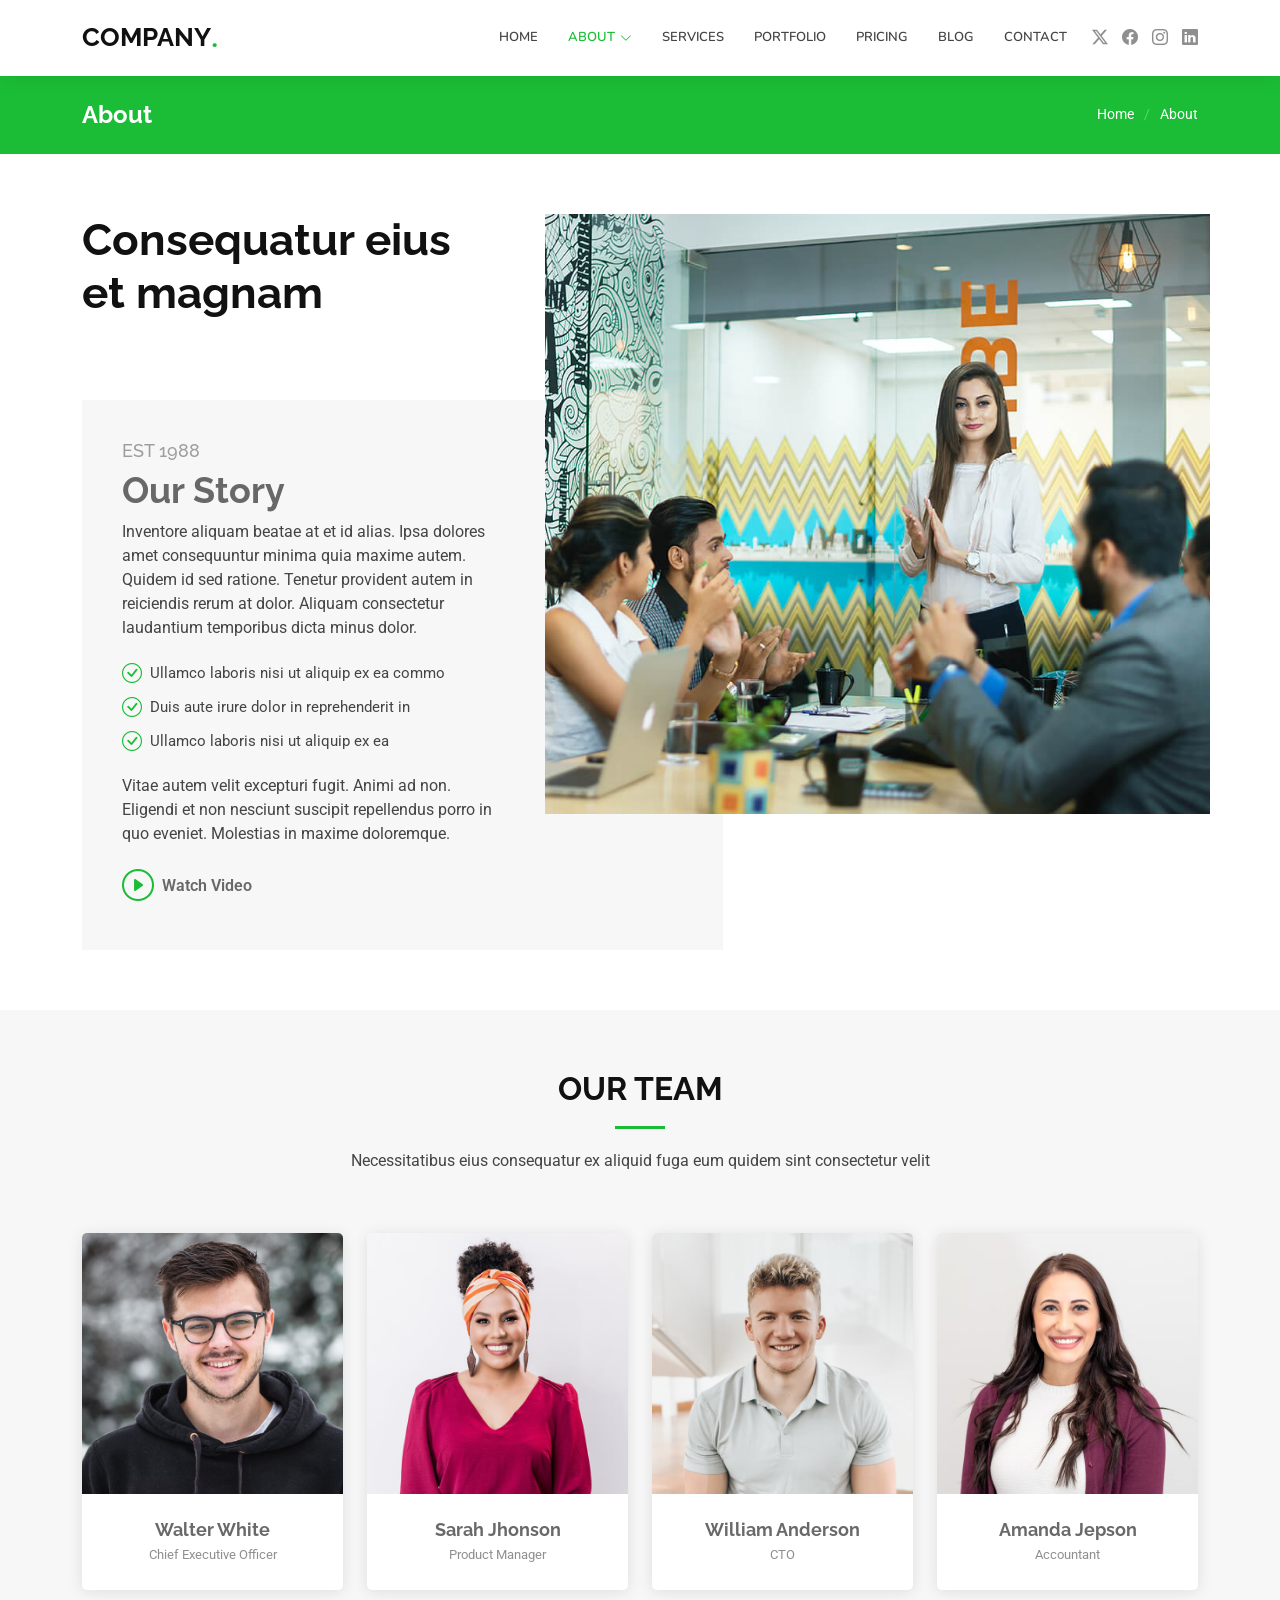
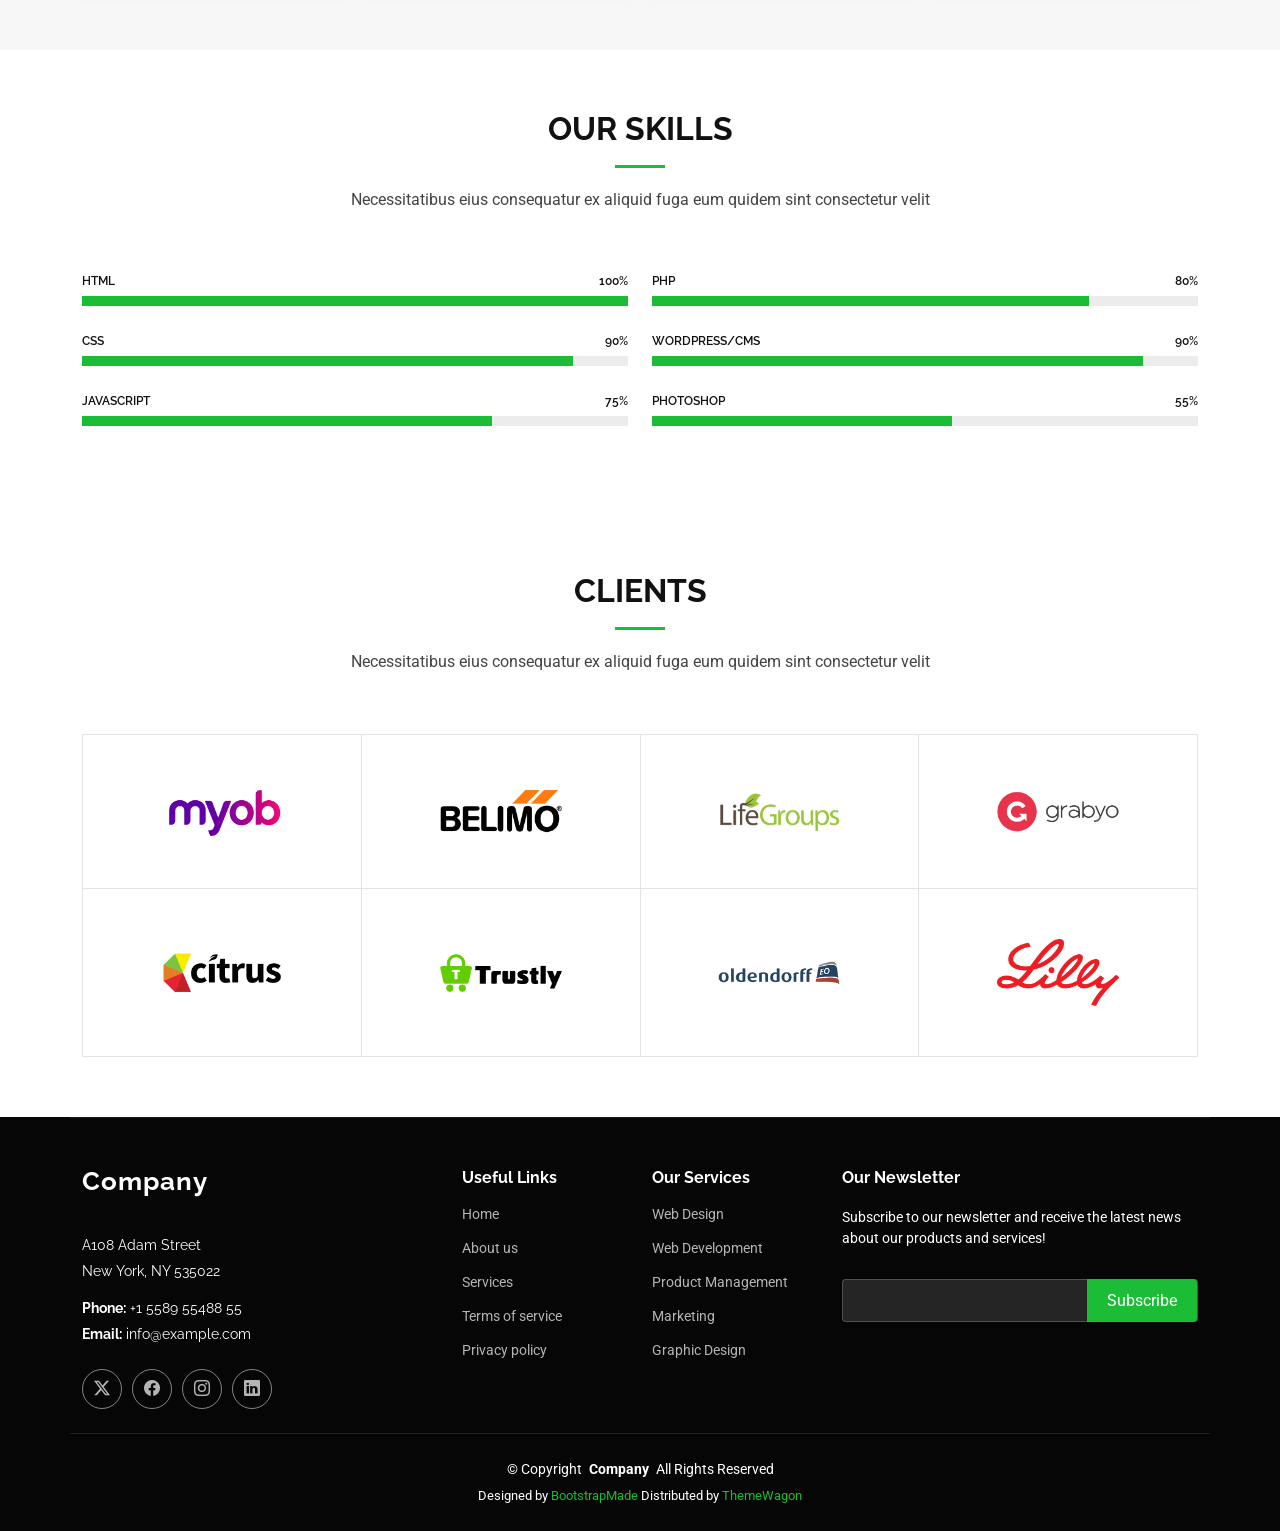
==== about.html @ e2ed3b4c "novo teste" ====
<!DOCTYPE html>
<html lang="en">

<head>
  <meta charset="utf-8">
  <meta content="width=device-width, initial-scale=1.0" name="viewport">
  <title>About - Company Bootstrap Template</title>
  <meta name="description" content="">
  <meta name="keywords" content="">

  <!-- Favicons -->
  <link href="assets/img/favicon.png" rel="icon">
  <link href="assets/img/apple-touch-icon.png" rel="apple-touch-icon">

  <!-- Fonts -->
  <link href="https://fonts.googleapis.com" rel="preconnect">
  <link href="https://fonts.gstatic.com" rel="preconnect" crossorigin>
  <link href="https://fonts.googleapis.com/css2?family=Roboto:ital,wght@0,100;0,300;0,400;0,500;0,700;0,900;1,100;1,300;1,400;1,500;1,700;1,900&family=Raleway:ital,wght@0,100;0,200;0,300;0,400;0,500;0,600;0,700;0,800;0,900;1,100;1,200;1,300;1,400;1,500;1,600;1,700;1,800;1,900&family=Nunito:ital,wght@0,200;0,300;0,400;0,500;0,600;0,700;0,800;0,900;1,200;1,300;1,400;1,500;1,600;1,700;1,800;1,900&display=swap" rel="stylesheet">

  <!-- Vendor CSS Files -->
  <link href="assets/vendor/bootstrap/css/bootstrap.min.css" rel="stylesheet">
  <link href="assets/vendor/bootstrap-icons/bootstrap-icons.css" rel="stylesheet">
  <link href="assets/vendor/aos/aos.css" rel="stylesheet">
  <link href="assets/vendor/glightbox/css/glightbox.min.css" rel="stylesheet">
  <link href="assets/vendor/swiper/swiper-bundle.min.css" rel="stylesheet">

  <!-- Main CSS File -->
  <link href="assets/css/main.css" rel="stylesheet">

  <!-- =======================================================
  * Template Name: Company
  * Template URL: https://bootstrapmade.com/company-free-html-bootstrap-template/
  * Updated: Aug 07 2024 with Bootstrap v5.3.3
  * Author: BootstrapMade.com
  * License: https://bootstrapmade.com/license/
  ======================================================== -->
</head>

<body class="about-page">

  <header id="header" class="header d-flex align-items-center sticky-top">
    <div class="container position-relative d-flex align-items-center">

      <a href="index.html" class="logo d-flex align-items-center me-auto">
        <!-- Uncomment the line below if you also wish to use an image logo -->
        <!-- <img src="assets/img/logo.png" alt=""> -->
        <h1 class="sitename">Company</h1><span>.</span>
      </a>

      <nav id="navmenu" class="navmenu">
        <ul>
          <li><a href="#hero">Home</a></li>
          <li class="dropdown"><a href="about.html" class="active"><span>About</span> <i class="bi bi-chevron-down toggle-dropdown"></i></a>
            <ul>
              <li><a href="team.html">Team</a></li>
              <li><a href="testimonials.html">Testimonials</a></li>
              <li class="dropdown"><a href="#"><span>Deep Dropdown</span> <i class="bi bi-chevron-down toggle-dropdown"></i></a>
                <ul>
                  <li><a href="#">Deep Dropdown 1</a></li>
                  <li><a href="#">Deep Dropdown 2</a></li>
                  <li><a href="#">Deep Dropdown 3</a></li>
                  <li><a href="#">Deep Dropdown 4</a></li>
                  <li><a href="#">Deep Dropdown 5</a></li>
                </ul>
              </li>
            </ul>
          </li>
          <li><a href="services.html">Services</a></li>
          <li><a href="portfolio.html">Portfolio</a></li>
          <li><a href="pricing.html">Pricing</a></li>
          <li><a href="blog.html">Blog</a></li>
          <li><a href="contact.html">Contact</a></li>
        </ul>
        <i class="mobile-nav-toggle d-xl-none bi bi-list"></i>
      </nav>

      <div class="header-social-links">
        <a href="#" class="twitter"><i class="bi bi-twitter-x"></i></a>
        <a href="#" class="facebook"><i class="bi bi-facebook"></i></a>
        <a href="#" class="instagram"><i class="bi bi-instagram"></i></a>
        <a href="#" class="linkedin"><i class="bi bi-linkedin"></i></a>
      </div>

    </div>
  </header>

  <main class="main">

    <!-- Page Title -->
    <div class="page-title accent-background">
      <div class="container d-lg-flex justify-content-between align-items-center">
        <h1 class="mb-2 mb-lg-0">About</h1>
        <nav class="breadcrumbs">
          <ol>
            <li><a href="index.html">Home</a></li>
            <li class="current">About</li>
          </ol>
        </nav>
      </div>
    </div><!-- End Page Title -->

    <!-- About Section -->
    <section id="about" class="about section">

      <div class="container">

        <div class="row position-relative">

          <div class="col-lg-7 about-img" data-aos="zoom-out" data-aos-delay="200"><img src="assets/img/about.jpg"></div>

          <div class="col-lg-7" data-aos="fade-up" data-aos-delay="100">
            <h2 class="inner-title">Consequatur eius et magnam</h2>
            <div class="our-story">
              <h4>Est 1988</h4>
              <h3>Our Story</h3>
              <p>Inventore aliquam beatae at et id alias. Ipsa dolores amet consequuntur minima quia maxime autem. Quidem id sed ratione. Tenetur provident autem in reiciendis rerum at dolor. Aliquam consectetur laudantium temporibus dicta minus dolor.</p>
              <ul>
                <li><i class="bi bi-check-circle"></i> <span>Ullamco laboris nisi ut aliquip ex ea commo</span></li>
                <li><i class="bi bi-check-circle"></i> <span>Duis aute irure dolor in reprehenderit in</span></li>
                <li><i class="bi bi-check-circle"></i> <span>Ullamco laboris nisi ut aliquip ex ea</span></li>
              </ul>
              <p>Vitae autem velit excepturi fugit. Animi ad non. Eligendi et non nesciunt suscipit repellendus porro in quo eveniet. Molestias in maxime doloremque.</p>

              <div class="watch-video d-flex align-items-center position-relative">
                <i class="bi bi-play-circle"></i>
                <a href="https://www.youtube.com/watch?v=Y7f98aduVJ8" class="glightbox stretched-link">Watch Video</a>
              </div>
            </div>
          </div>

        </div>

      </div>

    </section><!-- /About Section -->

    <!-- Team Section -->
    <section id="team" class="team section light-background">

      <!-- Section Title -->
      <div class="container section-title" data-aos="fade-up">
        <h2>Our Team</h2>
        <p>Necessitatibus eius consequatur ex aliquid fuga eum quidem sint consectetur velit</p>
      </div><!-- End Section Title -->

      <div class="container">

        <div class="row gy-4">

          <div class="col-lg-3 col-md-6 d-flex align-items-stretch" data-aos="fade-up" data-aos-delay="100">
            <div class="team-member">
              <div class="member-img">
                <img src="assets/img/team/team-1.jpg" class="img-fluid" alt="">
                <div class="social">
                  <a href=""><i class="bi bi-twitter-x"></i></a>
                  <a href=""><i class="bi bi-facebook"></i></a>
                  <a href=""><i class="bi bi-instagram"></i></a>
                  <a href=""><i class="bi bi-linkedin"></i></a>
                </div>
              </div>
              <div class="member-info">
                <h4>Walter White</h4>
                <span>Chief Executive Officer</span>
              </div>
            </div>
          </div><!-- End Team Member -->

          <div class="col-lg-3 col-md-6 d-flex align-items-stretch" data-aos="fade-up" data-aos-delay="200">
            <div class="team-member">
              <div class="member-img">
                <img src="assets/img/team/team-2.jpg" class="img-fluid" alt="">
                <div class="social">
                  <a href=""><i class="bi bi-twitter-x"></i></a>
                  <a href=""><i class="bi bi-facebook"></i></a>
                  <a href=""><i class="bi bi-instagram"></i></a>
                  <a href=""><i class="bi bi-linkedin"></i></a>
                </div>
              </div>
              <div class="member-info">
                <h4>Sarah Jhonson</h4>
                <span>Product Manager</span>
              </div>
            </div>
          </div><!-- End Team Member -->

          <div class="col-lg-3 col-md-6 d-flex align-items-stretch" data-aos="fade-up" data-aos-delay="300">
            <div class="team-member">
              <div class="member-img">
                <img src="assets/img/team/team-3.jpg" class="img-fluid" alt="">
                <div class="social">
                  <a href=""><i class="bi bi-twitter-x"></i></a>
                  <a href=""><i class="bi bi-facebook"></i></a>
                  <a href=""><i class="bi bi-instagram"></i></a>
                  <a href=""><i class="bi bi-linkedin"></i></a>
                </div>
              </div>
              <div class="member-info">
                <h4>William Anderson</h4>
                <span>CTO</span>
              </div>
            </div>
          </div><!-- End Team Member -->

          <div class="col-lg-3 col-md-6 d-flex align-items-stretch" data-aos="fade-up" data-aos-delay="400">
            <div class="team-member">
              <div class="member-img">
                <img src="assets/img/team/team-4.jpg" class="img-fluid" alt="">
                <div class="social">
                  <a href=""><i class="bi bi-twitter-x"></i></a>
                  <a href=""><i class="bi bi-facebook"></i></a>
                  <a href=""><i class="bi bi-instagram"></i></a>
                  <a href=""><i class="bi bi-linkedin"></i></a>
                </div>
              </div>
              <div class="member-info">
                <h4>Amanda Jepson</h4>
                <span>Accountant</span>
              </div>
            </div>
          </div><!-- End Team Member -->

        </div>

      </div>

    </section><!-- /Team Section -->

    <!-- Skills Section -->
    <section id="skills" class="skills section">

      <!-- Section Title -->
      <div class="container section-title" data-aos="fade-up">
        <h2>Our Skills</h2>
        <p>Necessitatibus eius consequatur ex aliquid fuga eum quidem sint consectetur velit</p>
      </div><!-- End Section Title -->

      <div class="container" data-aos="fade-up" data-aos-delay="100">

        <div class="row skills-content skills-animation">

          <div class="col-lg-6">

            <div class="progress">
              <span class="skill"><span>HTML</span> <i class="val">100%</i></span>
              <div class="progress-bar-wrap">
                <div class="progress-bar" role="progressbar" aria-valuenow="100" aria-valuemin="0" aria-valuemax="100"></div>
              </div>
            </div><!-- End Skills Item -->

            <div class="progress">
              <span class="skill"><span>CSS</span> <i class="val">90%</i></span>
              <div class="progress-bar-wrap">
                <div class="progress-bar" role="progressbar" aria-valuenow="90" aria-valuemin="0" aria-valuemax="100"></div>
              </div>
            </div><!-- End Skills Item -->

            <div class="progress">
              <span class="skill"><span>JavaScript</span> <i class="val">75%</i></span>
              <div class="progress-bar-wrap">
                <div class="progress-bar" role="progressbar" aria-valuenow="75" aria-valuemin="0" aria-valuemax="100"></div>
              </div>
            </div><!-- End Skills Item -->

          </div>

          <div class="col-lg-6">

            <div class="progress">
              <span class="skill"><span>PHP</span> <i class="val">80%</i></span>
              <div class="progress-bar-wrap">
                <div class="progress-bar" role="progressbar" aria-valuenow="80" aria-valuemin="0" aria-valuemax="100"></div>
              </div>
            </div><!-- End Skills Item -->

            <div class="progress">
              <span class="skill"><span>WordPress/CMS</span> <i class="val">90%</i></span>
              <div class="progress-bar-wrap">
                <div class="progress-bar" role="progressbar" aria-valuenow="90" aria-valuemin="0" aria-valuemax="100"></div>
              </div>
            </div><!-- End Skills Item -->

            <div class="progress">
              <span class="skill"><span>Photoshop</span> <i class="val">55%</i></span>
              <div class="progress-bar-wrap">
                <div class="progress-bar" role="progressbar" aria-valuenow="55" aria-valuemin="0" aria-valuemax="100"></div>
              </div>
            </div><!-- End Skills Item -->

          </div>

        </div>

      </div>

    </section><!-- /Skills Section -->

    <!-- Clients Section -->
    <section id="clients" class="clients section">

      <!-- Section Title -->
      <div class="container section-title" data-aos="fade-up">
        <h2>Clients</h2>
        <p>Necessitatibus eius consequatur ex aliquid fuga eum quidem sint consectetur velit</p>
      </div><!-- End Section Title -->

      <div class="container" data-aos="fade-up" data-aos-delay="100">

        <div class="row g-0 clients-wrap">

          <div class="col-xl-3 col-md-4 client-logo">
            <img src="assets/img/clients/client-1.png" class="img-fluid" alt="">
          </div><!-- End Client Item -->

          <div class="col-xl-3 col-md-4 client-logo">
            <img src="assets/img/clients/client-2.png" class="img-fluid" alt="">
          </div><!-- End Client Item -->

          <div class="col-xl-3 col-md-4 client-logo">
            <img src="assets/img/clients/client-3.png" class="img-fluid" alt="">
          </div><!-- End Client Item -->

          <div class="col-xl-3 col-md-4 client-logo">
            <img src="assets/img/clients/client-4.png" class="img-fluid" alt="">
          </div><!-- End Client Item -->

          <div class="col-xl-3 col-md-4 client-logo">
            <img src="assets/img/clients/client-5.png" class="img-fluid" alt="">
          </div><!-- End Client Item -->

          <div class="col-xl-3 col-md-4 client-logo">
            <img src="assets/img/clients/client-6.png" class="img-fluid" alt="">
          </div><!-- End Client Item -->

          <div class="col-xl-3 col-md-4 client-logo">
            <img src="assets/img/clients/client-7.png" class="img-fluid" alt="">
          </div><!-- End Client Item -->

          <div class="col-xl-3 col-md-4 client-logo">
            <img src="assets/img/clients/client-8.png" class="img-fluid" alt="">
          </div><!-- End Client Item -->

        </div>

      </div>

    </section><!-- /Clients Section -->

  </main>

  <footer id="footer" class="footer dark-background">

    <div class="container footer-top">
      <div class="row gy-4">
        <div class="col-lg-4 col-md-6 footer-about">
          <a href="index.html" class="logo d-flex align-items-center">
            <span class="sitename">Company</span>
          </a>
          <div class="footer-contact pt-3">
            <p>A108 Adam Street</p>
            <p>New York, NY 535022</p>
            <p class="mt-3"><strong>Phone:</strong> <span>+1 5589 55488 55</span></p>
            <p><strong>Email:</strong> <span>info@example.com</span></p>
          </div>
          <div class="social-links d-flex mt-4">
            <a href=""><i class="bi bi-twitter-x"></i></a>
            <a href=""><i class="bi bi-facebook"></i></a>
            <a href=""><i class="bi bi-instagram"></i></a>
            <a href=""><i class="bi bi-linkedin"></i></a>
          </div>
        </div>

        <div class="col-lg-2 col-md-3 footer-links">
          <h4>Useful Links</h4>
          <ul>
            <li><a href="#">Home</a></li>
            <li><a href="#">About us</a></li>
            <li><a href="#">Services</a></li>
            <li><a href="#">Terms of service</a></li>
            <li><a href="#">Privacy policy</a></li>
          </ul>
        </div>

        <div class="col-lg-2 col-md-3 footer-links">
          <h4>Our Services</h4>
          <ul>
            <li><a href="#">Web Design</a></li>
            <li><a href="#">Web Development</a></li>
            <li><a href="#">Product Management</a></li>
            <li><a href="#">Marketing</a></li>
            <li><a href="#">Graphic Design</a></li>
          </ul>
        </div>

        <div class="col-lg-4 col-md-12 footer-newsletter">
          <h4>Our Newsletter</h4>
          <p>Subscribe to our newsletter and receive the latest news about our products and services!</p>
          <form action="forms/newsletter.php" method="post" class="php-email-form">
            <div class="newsletter-form"><input type="email" name="email"><input type="submit" value="Subscribe"></div>
            <div class="loading">Loading</div>
            <div class="error-message"></div>
            <div class="sent-message">Your subscription request has been sent. Thank you!</div>
          </form>
        </div>

      </div>
    </div>

    <div class="container copyright text-center mt-4">
      <p>© <span>Copyright</span> <strong class="px-1 sitename">Company</strong> <span>All Rights Reserved</span></p>
      <div class="credits">
        <!-- All the links in the footer should remain intact. -->
        <!-- You can delete the links only if you've purchased the pro version. -->
        <!-- Licensing information: https://bootstrapmade.com/license/ -->
        <!-- Purchase the pro version with working PHP/AJAX contact form: [buy-url] -->
        Designed by <a href="https://bootstrapmade.com/">BootstrapMade</a> Distributed by <a href=“https://themewagon.com>ThemeWagon
      </div>
    </div>

  </footer>

  <!-- Scroll Top -->
  <a href="#" id="scroll-top" class="scroll-top d-flex align-items-center justify-content-center"><i class="bi bi-arrow-up-short"></i></a>

  <!-- Preloader -->
  <div id="preloader"></div>

  <!-- Vendor JS Files -->
  <script src="assets/vendor/bootstrap/js/bootstrap.bundle.min.js"></script>
  <script src="assets/vendor/php-email-form/validate.js"></script>
  <script src="assets/vendor/aos/aos.js"></script>
  <script src="assets/vendor/glightbox/js/glightbox.min.js"></script>
  <script src="assets/vendor/imagesloaded/imagesloaded.pkgd.min.js"></script>
  <script src="assets/vendor/isotope-layout/isotope.pkgd.min.js"></script>
  <script src="assets/vendor/waypoints/noframework.waypoints.js"></script>
  <script src="assets/vendor/swiper/swiper-bundle.min.js"></script>

  <!-- Main JS File -->
  <script src="assets/js/main.js"></script>

</body>

</html>
---- assets/css/main.css ----
/**
* Template Name: Company
* Template URL: https://bootstrapmade.com/company-free-html-bootstrap-template/
* Updated: Aug 07 2024 with Bootstrap v5.3.3
* Author: BootstrapMade.com
* License: https://bootstrapmade.com/license/
*/

/*--------------------------------------------------------------
# Font & Color Variables
# Help: https://bootstrapmade.com/color-system/
--------------------------------------------------------------*/
/* Fonts */
:root {
  --default-font: "Roboto",  system-ui, -apple-system, "Segoe UI", Roboto, "Helvetica Neue", Arial, "Noto Sans", "Liberation Sans", sans-serif, "Apple Color Emoji", "Segoe UI Emoji", "Segoe UI Symbol", "Noto Color Emoji";
  --heading-font: "Raleway",  sans-serif;
  --nav-font: "Nunito",  sans-serif;
}

/* Global Colors - The following color variables are used throughout the website. Updating them here will change the color scheme of the entire website */
:root { 
  --background-color: #ffffff; /* Background color for the entire website, including individual sections */
  --default-color: #444444; /* Default color used for the majority of the text content across the entire website */
  --heading-color: #111111; /* Color for headings, subheadings and title throughout the website */
  --accent-color: #1bbd36; /* Accent color that represents your brand on the website. It's used for buttons, links, and other elements that need to stand out */
  --surface-color: #ffffff; /* The surface color is used as a background of boxed elements within sections, such as cards, icon boxes, or other elements that require a visual separation from the global background. */
  --contrast-color: #ffffff; /* Contrast color for text, ensuring readability against backgrounds of accent, heading, or default colors. */
}

/* Nav Menu Colors - The following color variables are used specifically for the navigation menu. They are separate from the global colors to allow for more customization options */
:root {
  --nav-color: #444444;  /* The default color of the main navmenu links */
  --nav-hover-color: #1bbd36; /* Applied to main navmenu links when they are hovered over or active */
  --nav-mobile-background-color: #ffffff; /* Used as the background color for mobile navigation menu */
  --nav-dropdown-background-color: #ffffff; /* Used as the background color for dropdown items that appear when hovering over primary navigation items */
  --nav-dropdown-color: #444444; /* Used for navigation links of the dropdown items in the navigation menu. */
  --nav-dropdown-hover-color: #1bbd36; /* Similar to --nav-hover-color, this color is applied to dropdown navigation links when they are hovered over. */
}

/* Color Presets - These classes override global colors when applied to any section or element, providing reuse of the sam color scheme. */

.light-background {
  --background-color: #f7f7f7;
  --surface-color: #ffffff;
}

.dark-background {
  --background-color: #060606;
  --default-color: #ffffff;
  --heading-color: #ffffff;
  --surface-color: #252525;
  --contrast-color: #ffffff;
}

.accent-background {
  --background-color: #1bbd36;
  --default-color: #ffffff;
  --heading-color: #ffffff;
  --accent-color: #ffffff;
  --surface-color: #2ae149;
  --contrast-color: #ffffff;
}

/* Smooth scroll */
:root {
  scroll-behavior: smooth;
}

/*--------------------------------------------------------------
# General Styling & Shared Classes
--------------------------------------------------------------*/
body {
  color: var(--default-color);
  background-color: var(--background-color);
  font-family: var(--default-font);
}

a {
  color: var(--accent-color);
  text-decoration: none;
  transition: 0.3s;
}

a:hover {
  color: color-mix(in srgb, var(--accent-color), transparent 25%);
  text-decoration: none;
}

h1,
h2,
h3,
h4,
h5,
h6 {
  color: var(--heading-color);
  font-family: var(--heading-font);
}

/* PHP Email Form Messages
------------------------------*/
.php-email-form .error-message {
  display: none;
  background: #df1529;
  color: #ffffff;
  text-align: left;
  padding: 15px;
  margin-bottom: 24px;
  font-weight: 600;
}

.php-email-form .sent-message {
  display: none;
  color: #ffffff;
  background: #059652;
  text-align: center;
  padding: 15px;
  margin-bottom: 24px;
  font-weight: 600;
}

.php-email-form .loading {
  display: none;
  background: var(--surface-color);
  text-align: center;
  padding: 15px;
  margin-bottom: 24px;
}

.php-email-form .loading:before {
  content: "";
  display: inline-block;
  border-radius: 50%;
  width: 24px;
  height: 24px;
  margin: 0 10px -6px 0;
  border: 3px solid var(--accent-color);
  border-top-color: var(--surface-color);
  animation: php-email-form-loading 1s linear infinite;
}

@keyframes php-email-form-loading {
  0% {
    transform: rotate(0deg);
  }

  100% {
    transform: rotate(360deg);
  }
}

/*--------------------------------------------------------------
# Global Header
--------------------------------------------------------------*/
.header {
  color: var(--default-color);
  background-color: var(--background-color);
  padding: 10px 0;
  transition: all 0.5s;
  z-index: 997;
  box-shadow: 0px 0 18px rgba(0, 0, 0, 0.1);
}

.header .logo {
  line-height: 1;
}

.header .logo img {
  max-height: 36px;
  margin-right: 8px;
}

.header .logo h1 {
  font-size: 26px;
  margin: 0;
  font-weight: 700;
  text-transform: uppercase;
  color: var(--heading-color);
}

.header .logo span {
  color: var(--accent-color);
  font-size: 26px;
  font-weight: 700;
}

.header .header-social-links {
  padding: 0 0 0 15px;
}

.header .header-social-links a {
  color: color-mix(in srgb, var(--default-color), transparent 40%);
  padding-left: 10px;
  display: inline-block;
  transition: 0.3s;
  font-size: 16px;
}

.header .header-social-links a:hover {
  color: var(--accent-color);
}

.header .header-social-links a i {
  line-height: 0px;
}

@media (max-width: 1200px) {
  .header .logo {
    order: 1;
  }

  .header .logo h1 {
    font-size: 24px;
  }

  .header .header-social-links {
    order: 2;
    padding: 0 15px 0 0;
  }

  .header .navmenu {
    order: 3;
  }
}

/*--------------------------------------------------------------
# Navigation Menu
--------------------------------------------------------------*/
/* Navmenu - Desktop */
@media (min-width: 1200px) {
  .navmenu {
    padding: 0;
  }

  .navmenu ul {
    margin: 0;
    padding: 0;
    display: flex;
    list-style: none;
    align-items: center;
  }

  .navmenu li {
    position: relative;
  }

  .navmenu a,
  .navmenu a:focus {
    color: var(--nav-color);
    padding: 18px 15px;
    font-size: 13px;
    font-family: var(--nav-font);
    text-transform: uppercase;
    font-weight: 600;
    display: flex;
    align-items: center;
    justify-content: space-between;
    white-space: nowrap;
    transition: 0.3s;
  }

  .navmenu a i,
  .navmenu a:focus i {
    font-size: 12px;
    line-height: 0;
    margin-left: 5px;
    transition: 0.3s;
  }

  .navmenu li:last-child a {
    padding-right: 0;
  }

  .navmenu li:hover>a,
  .navmenu .active,
  .navmenu .active:focus {
    color: var(--nav-hover-color);
  }

  .navmenu .dropdown ul {
    margin: 0;
    padding: 10px 0;
    background: var(--nav-dropdown-background-color);
    display: block;
    position: absolute;
    visibility: hidden;
    left: 14px;
    top: 130%;
    opacity: 0;
    transition: 0.3s;
    border-radius: 4px;
    z-index: 99;
    box-shadow: 0px 0px 30px rgba(0, 0, 0, 0.1);
  }

  .navmenu .dropdown ul li {
    min-width: 200px;
  }

  .navmenu .dropdown ul a {
    padding: 10px 20px;
    font-size: 15px;
    text-transform: none;
    color: var(--nav-dropdown-color);
  }

  .navmenu .dropdown ul a i {
    font-size: 12px;
  }

  .navmenu .dropdown ul a:hover,
  .navmenu .dropdown ul .active:hover,
  .navmenu .dropdown ul li:hover>a {
    color: var(--nav-dropdown-hover-color);
  }

  .navmenu .dropdown:hover>ul {
    opacity: 1;
    top: 100%;
    visibility: visible;
  }

  .navmenu .dropdown .dropdown ul {
    top: 0;
    left: -90%;
    visibility: hidden;
  }

  .navmenu .dropdown .dropdown:hover>ul {
    opacity: 1;
    top: 0;
    left: -100%;
    visibility: visible;
  }
}

/* Navmenu - Mobile */
@media (max-width: 1199px) {
  .mobile-nav-toggle {
    color: var(--nav-color);
    font-size: 28px;
    line-height: 0;
    margin-right: 10px;
    cursor: pointer;
    transition: color 0.3s;
  }

  .navmenu {
    padding: 0;
    z-index: 9997;
  }

  .navmenu ul {
    display: none;
    list-style: none;
    position: absolute;
    inset: 60px 20px 20px 20px;
    padding: 10px 0;
    margin: 0;
    border-radius: 6px;
    background-color: var(--nav-mobile-background-color);
    overflow-y: auto;
    transition: 0.3s;
    z-index: 9998;
    box-shadow: 0px 0px 30px rgba(0, 0, 0, 0.1);
  }

  .navmenu a,
  .navmenu a:focus {
    color: var(--nav-dropdown-color);
    padding: 10px 20px;
    font-family: var(--nav-font);
    font-size: 17px;
    font-weight: 500;
    display: flex;
    align-items: center;
    justify-content: space-between;
    white-space: nowrap;
    transition: 0.3s;
  }

  .navmenu a i,
  .navmenu a:focus i {
    font-size: 12px;
    line-height: 0;
    margin-left: 5px;
    width: 30px;
    height: 30px;
    display: flex;
    align-items: center;
    justify-content: center;
    border-radius: 50%;
    transition: 0.3s;
    background-color: color-mix(in srgb, var(--accent-color), transparent 90%);
  }

  .navmenu a i:hover,
  .navmenu a:focus i:hover {
    background-color: var(--accent-color);
    color: var(--contrast-color);
  }

  .navmenu a:hover,
  .navmenu .active,
  .navmenu .active:focus {
    color: var(--nav-dropdown-hover-color);
  }

  .navmenu .active i,
  .navmenu .active:focus i {
    background-color: var(--accent-color);
    color: var(--contrast-color);
    transform: rotate(180deg);
  }

  .navmenu .dropdown ul {
    position: static;
    display: none;
    z-index: 99;
    padding: 10px 0;
    margin: 10px 20px;
    background-color: var(--nav-dropdown-background-color);
    border: 1px solid color-mix(in srgb, var(--default-color), transparent 90%);
    box-shadow: none;
    transition: all 0.5s ease-in-out;
  }

  .navmenu .dropdown ul ul {
    background-color: rgba(33, 37, 41, 0.1);
  }

  .navmenu .dropdown>.dropdown-active {
    display: block;
    background-color: rgba(33, 37, 41, 0.03);
  }

  .mobile-nav-active {
    overflow: hidden;
  }

  .mobile-nav-active .mobile-nav-toggle {
    color: #fff;
    position: absolute;
    font-size: 32px;
    top: 15px;
    right: 15px;
    margin-right: 0;
    z-index: 9999;
  }

  .mobile-nav-active .navmenu {
    position: fixed;
    overflow: hidden;
    inset: 0;
    background: rgba(33, 37, 41, 0.8);
    transition: 0.3s;
  }

  .mobile-nav-active .navmenu>ul {
    display: block;
  }
}

/*--------------------------------------------------------------
# Global Footer
--------------------------------------------------------------*/
.footer {
  color: var(--default-color);
  background-color: var(--background-color);
  font-size: 14px;
  position: relative;
}

.footer .footer-top {
  padding-top: 50px;
  border-top: 1px solid color-mix(in srgb, var(--default-color), transparent 90%);
}

.footer .footer-about .logo {
  line-height: 1;
  margin-bottom: 25px;
}

.footer .footer-about .logo img {
  max-height: 40px;
  margin-right: 6px;
}

.footer .footer-about .logo span {
  font-size: 26px;
  font-weight: 700;
  letter-spacing: 1px;
  font-family: var(--heading-font);
  color: var(--heading-color);
}

.footer .footer-about p {
  font-size: 14px;
  font-family: var(--heading-font);
}

.footer .social-links a {
  display: flex;
  align-items: center;
  justify-content: center;
  width: 40px;
  height: 40px;
  border-radius: 50%;
  border: 1px solid color-mix(in srgb, var(--default-color), transparent 50%);
  font-size: 16px;
  color: color-mix(in srgb, var(--default-color), transparent 30%);
  margin-right: 10px;
  transition: 0.3s;
}

.footer .social-links a:hover {
  color: var(--accent-color);
  border-color: var(--accent-color);
}

.footer h4 {
  font-size: 16px;
  font-weight: bold;
  position: relative;
  padding-bottom: 12px;
}

.footer .footer-links {
  margin-bottom: 30px;
}

.footer .footer-links ul {
  list-style: none;
  padding: 0;
  margin: 0;
}

.footer .footer-links ul i {
  padding-right: 2px;
  font-size: 12px;
  line-height: 0;
}

.footer .footer-links ul li {
  padding: 10px 0;
  display: flex;
  align-items: center;
}

.footer .footer-links ul li:first-child {
  padding-top: 0;
}

.footer .footer-links ul a {
  color: color-mix(in srgb, var(--default-color), transparent 30%);
  display: inline-block;
  line-height: 1;
}

.footer .footer-links ul a:hover {
  color: var(--accent-color);
}

.footer .footer-contact p {
  margin-bottom: 5px;
}

.footer .footer-newsletter .newsletter-form {
  margin-top: 30px;
  margin-bottom: 15px;
  padding: 6px 8px;
  position: relative;
  border-radius: 4px;
  border: 1px solid color-mix(in srgb, var(--default-color), transparent 80%);
  display: flex;
  background-color: var(--surface-color);
  transition: 0.3s;
}

.footer .footer-newsletter .newsletter-form:focus-within {
  border-color: var(--accent-color);
}

.footer .footer-newsletter .newsletter-form input[type=email] {
  border: 0;
  padding: 4px;
  width: 100%;
  background-color: var(--surface-color);
  color: var(--default-color);
}

.footer .footer-newsletter .newsletter-form input[type=email]:focus-visible {
  outline: none;
}

.footer .footer-newsletter .newsletter-form input[type=submit] {
  border: 0;
  font-size: 16px;
  padding: 0 20px;
  margin: -7px -8px -7px 0;
  background: var(--accent-color);
  color: var(--contrast-color);
  transition: 0.3s;
  border-radius: 0 4px 4px 0;
}

.footer .footer-newsletter .newsletter-form input[type=submit]:hover {
  background: color-mix(in srgb, var(--accent-color), transparent 20%);
}

.footer .copyright {
  padding: 25px 0;
  border-top: 1px solid color-mix(in srgb, var(--default-color), transparent 90%);
}

.footer .copyright p {
  margin-bottom: 0;
}

.footer .credits {
  margin-top: 6px;
  font-size: 13px;
}

/*--------------------------------------------------------------
# Preloader
--------------------------------------------------------------*/
#preloader {
  position: fixed;
  inset: 0;
  z-index: 999999;
  overflow: hidden;
  background: var(--background-color);
  transition: all 0.6s ease-out;
}

#preloader:before {
  content: "";
  position: fixed;
  top: calc(50% - 30px);
  left: calc(50% - 30px);
  border: 6px solid #ffffff;
  border-color: var(--accent-color) transparent var(--accent-color) transparent;
  border-radius: 50%;
  width: 60px;
  height: 60px;
  animation: animate-preloader 1.5s linear infinite;
}

@keyframes animate-preloader {
  0% {
    transform: rotate(0deg);
  }

  100% {
    transform: rotate(360deg);
  }
}

/*--------------------------------------------------------------
# Scroll Top Button
--------------------------------------------------------------*/
.scroll-top {
  position: fixed;
  visibility: hidden;
  opacity: 0;
  right: 15px;
  bottom: 15px;
  z-index: 99999;
  background-color: var(--accent-color);
  width: 40px;
  height: 40px;
  border-radius: 4px;
  transition: all 0.4s;
}

.scroll-top i {
  font-size: 24px;
  color: var(--contrast-color);
  line-height: 0;
}

.scroll-top:hover {
  background-color: color-mix(in srgb, var(--accent-color), transparent 20%);
  color: var(--contrast-color);
}

.scroll-top.active {
  visibility: visible;
  opacity: 1;
}

/*--------------------------------------------------------------
# Disable aos animation delay on mobile devices
--------------------------------------------------------------*/
@media screen and (max-width: 768px) {
  [data-aos-delay] {
    transition-delay: 0 !important;
  }
}

/*--------------------------------------------------------------
# Global Page Titles & Breadcrumbs
--------------------------------------------------------------*/
.page-title {
  color: var(--default-color);
  background-color: var(--background-color);
  padding: 25px 0;
  position: relative;
}

.page-title h1 {
  font-size: 24px;
  font-weight: 700;
}

.page-title .breadcrumbs ol {
  display: flex;
  flex-wrap: wrap;
  list-style: none;
  padding: 0;
  margin: 0;
  font-size: 14px;
  font-weight: 400;
}

.page-title .breadcrumbs ol li+li {
  padding-left: 10px;
}

.page-title .breadcrumbs ol li+li::before {
  content: "/";
  display: inline-block;
  padding-right: 10px;
  color: color-mix(in srgb, var(--default-color), transparent 70%);
}

/*--------------------------------------------------------------
# Global Sections
--------------------------------------------------------------*/
section,
.section {
  color: var(--default-color);
  background-color: var(--background-color);
  padding: 60px 0;
  scroll-margin-top: 100px;
  overflow: clip;
}

@media (max-width: 1199px) {

  section,
  .section {
    scroll-margin-top: 66px;
  }
}

/*--------------------------------------------------------------
# Global Section Titles
--------------------------------------------------------------*/
.section-title {
  text-align: center;
  padding-bottom: 60px;
  position: relative;
}

.section-title h2 {
  font-size: 32px;
  font-weight: 700;
  margin-bottom: 20px;
  text-transform: uppercase;
  padding-bottom: 20px;
  position: relative;
}

.section-title h2:after {
  content: "";
  position: absolute;
  display: block;
  width: 50px;
  height: 3px;
  background: var(--accent-color);
  left: 0;
  right: 0;
  bottom: 0;
  margin: auto;
}

.section-title p {
  margin-bottom: 0;
}

/*--------------------------------------------------------------
# Hero Section
--------------------------------------------------------------*/
.hero {
  padding: 0;
}

.hero .carousel {
  width: 100%;
  min-height: calc(100vh - 75px);
  padding: 0;
  margin: 0;
  position: relative;
}

@media (max-height: 500px),
(max-width: 1200px) {
  .hero .carousel {
    min-height: calc(100vh - 48px);
  }
}

.hero img {
  position: absolute;
  inset: 0;
  display: block;
  width: 100%;
  height: 100%;
  object-fit: cover;
  z-index: 1;
}

.hero .carousel-item {
  position: absolute;
  inset: 0;
  background-size: cover;
  background-position: center;
  background-repeat: no-repeat;
  display: flex;
  justify-content: center;
  align-items: flex-end;
}

.hero .container {
  background: color-mix(in srgb, var(--surface-color), transparent 40%);
  position: relative;
  text-align: center;
  padding-top: 30px;
  padding-bottom: 30px;
  margin-bottom: 50px;
  border-top: 4px solid var(--accent-color);
  z-index: 3;
}

@media (max-width: 1200px) {
  .hero .container {
    margin-left: 50px;
    margin-right: 50px;
  }
}

.hero h2 {
  margin-bottom: 20px;
  font-size: 36px;
  font-weight: 700;
}

@media (max-width: 768px) {
  .hero h2 {
    font-size: 30px;
  }
}

.hero .btn-get-started {
  font-weight: 500;
  font-size: 15px;
  letter-spacing: 1px;
  display: inline-block;
  padding: 8px 32px;
  transition: 0.5s;
  margin: 10px;
  border-radius: 4px;
  color: var(--contrast-color);
  border: 2px solid var(--accent-color);
}

.hero .btn-get-started:hover {
  background: var(--accent-color);
  color: var(--contrast-color);
}

.hero .carousel-control-prev {
  justify-content: start;
}

@media (min-width: 640px) {
  .hero .carousel-control-prev {
    padding-left: 15px;
  }
}

.hero .carousel-control-next {
  justify-content: end;
}

@media (min-width: 640px) {
  .hero .carousel-control-next {
    padding-right: 15px;
  }
}

.hero .carousel-control-next-icon,
.hero .carousel-control-prev-icon {
  background: none;
  font-size: 26px;
  line-height: 0;
  background: color-mix(in srgb, var(--default-color), transparent 90%);
  border-radius: 50px;
  color: var(--contrast-color);
  transition: 0.3s;
  width: 54px;
  height: 54px;
  display: flex;
  align-items: center;
  justify-content: center;
}

.hero .carousel-control-prev,
.hero .carousel-control-next {
  transition: 0.3s;
  opacity: 0.5;
}

.hero .carousel-control-prev:focus,
.hero .carousel-control-next:focus {
  opacity: 0.5;
}

.hero .carousel-control-prev:hover,
.hero .carousel-control-next:hover {
  opacity: 0.9;
}

.hero .carousel-control-prev:hover .carousel-control-next-icon,
.hero .carousel-control-prev:hover .carousel-control-prev-icon,
.hero .carousel-control-next:hover .carousel-control-next-icon,
.hero .carousel-control-next:hover .carousel-control-prev-icon {
  background: var(--accent-color);
  color: var(--default-color);
}

.hero .carousel-indicators li {
  cursor: pointer;
  background: var(--default-color);
  overflow: hidden;
  border: 0;
  width: 12px;
  height: 12px;
  border-radius: 50px;
  opacity: 0.6;
  transition: 0.3s;
}

.hero .carousel-indicators li.active {
  opacity: 1;
  background: var(--accent-color);
}

/*--------------------------------------------------------------
# About Section
--------------------------------------------------------------*/
.about .inner-title {
  font-size: 2.75rem;
  font-weight: 700;
  margin: 30px 0;
}

@media (min-width: 991px) {
  .about .inner-title {
    max-width: 65%;
    margin: 0 0 80px 0;
  }
}

.about .our-story {
  padding: 40px;
  background-color: color-mix(in srgb, var(--default-color), transparent 96%);
}

@media (min-width: 991px) {
  .about .our-story {
    padding-right: 35%;
  }
}

.about .our-story h4 {
  text-transform: uppercase;
  font-size: 1.1rem;
  color: color-mix(in srgb, var(--default-color), transparent 50%);
}

.about .our-story h3 {
  font-size: 2.25rem;
  font-weight: 700;
  color: color-mix(in srgb, var(--default-color), transparent 20%);
}

.about .our-story p:last-child {
  margin-bottom: 0;
}

.about ul {
  list-style: none;
  padding: 0;
  font-size: 15px;
}

.about ul li {
  padding: 5px 0;
  display: flex;
  align-items: center;
}

.about ul i {
  font-size: 1.25rem;
  margin-right: 0.5rem;
  line-height: 1.2;
  color: var(--accent-color);
}

.about .watch-video i {
  font-size: 2rem;
  transition: 0.3s;
  color: var(--accent-color);
}

.about .watch-video a {
  font-weight: 600;
  color: color-mix(in srgb, var(--default-color), transparent 20%);
  margin-left: 8px;
  transition: 0.3s;
}

.about .watch-video:hover a {
  color: var(--accent-color);
}

.about .about-img {
  min-height: 400px;
  position: relative;
}

@media (min-width: 992px) {
  .about .about-img {
    position: absolute;
    top: 0;
    right: 0;
    min-height: 600px;
  }
}

.about .about-img img {
  position: absolute;
  inset: 0;
  display: block;
  width: 100%;
  height: 100%;
  object-fit: cover;
  object-position: center;
  z-index: 1;
}

/*--------------------------------------------------------------
# Services Section
--------------------------------------------------------------*/
.services .service-item {
  background-color: var(--surface-color);
  box-shadow: 0px 5px 90px 0px rgba(0, 0, 0, 0.1);
  height: 100%;
  padding: 60px 30px;
  text-align: center;
  transition: 0.3s;
  border-radius: 5px;
}

.services .service-item .icon {
  margin: 0 auto;
  width: 100px;
  height: 100px;
  display: flex;
  align-items: center;
  justify-content: center;
  transition: ease-in-out 0.3s;
  position: relative;
}

.services .service-item .icon i {
  font-size: 36px;
  transition: 0.5s;
  position: relative;
}

.services .service-item .icon svg {
  position: absolute;
  top: 0;
  left: 0;
}

.services .service-item .icon svg path {
  transition: 0.5s;
  fill: color-mix(in srgb, var(--default-color), transparent 95%);
}

.services .service-item h3 {
  font-weight: 700;
  margin: 10px 0 15px 0;
  font-size: 22px;
}

.services .service-item p {
  line-height: 24px;
  font-size: 14px;
  margin-bottom: 0;
}

.services .service-item:hover {
  box-shadow: 0px 5px 35px 0px rgba(0, 0, 0, 0.1);
}

.services .service-item.item-cyan i {
  color: #0dcaf0;
}

.services .service-item.item-cyan:hover .icon i {
  color: #fff;
}

.services .service-item.item-cyan:hover .icon path {
  fill: #0dcaf0;
}

.services .service-item.item-orange i {
  color: #fd7e14;
}

.services .service-item.item-orange:hover .icon i {
  color: #fff;
}

.services .service-item.item-orange:hover .icon path {
  fill: #fd7e14;
}

.services .service-item.item-teal i {
  color: #20c997;
}

.services .service-item.item-teal:hover .icon i {
  color: #fff;
}

.services .service-item.item-teal:hover .icon path {
  fill: #20c997;
}

.services .service-item.item-red i {
  color: #df1529;
}

.services .service-item.item-red:hover .icon i {
  color: #fff;
}

.services .service-item.item-red:hover .icon path {
  fill: #df1529;
}

.services .service-item.item-indigo i {
  color: #6610f2;
}

.services .service-item.item-indigo:hover .icon i {
  color: #fff;
}

.services .service-item.item-indigo:hover .icon path {
  fill: #6610f2;
}

.services .service-item.item-pink i {
  color: #f3268c;
}

.services .service-item.item-pink:hover .icon i {
  color: #fff;
}

.services .service-item.item-pink:hover .icon path {
  fill: #f3268c;
}

/*--------------------------------------------------------------
# Portfolio Section
--------------------------------------------------------------*/
.portfolio .portfolio-filters {
  padding: 0;
  margin: 0 auto 20px auto;
  list-style: none;
  text-align: center;
}

.portfolio .portfolio-filters li {
  cursor: pointer;
  display: inline-block;
  padding: 8px 20px 10px 20px;
  margin: 0;
  font-size: 15px;
  font-weight: 500;
  line-height: 1;
  margin-bottom: 5px;
  border-radius: 4px;
  transition: all 0.3s ease-in-out;
  font-family: var(--heading-font);
}

.portfolio .portfolio-filters li:hover,
.portfolio .portfolio-filters li.filter-active {
  color: var(--contrast-color);
  background-color: var(--accent-color);
}

.portfolio .portfolio-filters li:first-child {
  margin-left: 0;
}

.portfolio .portfolio-filters li:last-child {
  margin-right: 0;
}

@media (max-width: 575px) {
  .portfolio .portfolio-filters li {
    font-size: 14px;
    margin: 0 0 10px 0;
  }
}

.portfolio .portfolio-item {
  position: relative;
  overflow: hidden;
}

.portfolio .portfolio-item .portfolio-info {
  opacity: 0;
  position: absolute;
  left: 12px;
  right: 12px;
  bottom: -100%;
  z-index: 3;
  transition: all ease-in-out 0.5s;
  background: color-mix(in srgb, var(--surface-color), transparent 10%);
  padding: 15px;
}

.portfolio .portfolio-item .portfolio-info h4 {
  font-size: 18px;
  font-weight: 600;
  padding-right: 50px;
}

.portfolio .portfolio-item .portfolio-info p {
  color: color-mix(in srgb, var(--default-color), transparent 30%);
  font-size: 14px;
  margin-bottom: 0;
  padding-right: 50px;
}

.portfolio .portfolio-item .portfolio-info .preview-link,
.portfolio .portfolio-item .portfolio-info .details-link {
  position: absolute;
  right: 50px;
  font-size: 24px;
  top: calc(50% - 14px);
  color: color-mix(in srgb, var(--default-color), transparent 30%);
  transition: 0.3s;
  line-height: 0;
}

.portfolio .portfolio-item .portfolio-info .preview-link:hover,
.portfolio .portfolio-item .portfolio-info .details-link:hover {
  color: var(--accent-color);
}

.portfolio .portfolio-item .portfolio-info .details-link {
  right: 14px;
  font-size: 28px;
}

.portfolio .portfolio-item:hover .portfolio-info {
  opacity: 1;
  bottom: 0;
}

/*--------------------------------------------------------------
# Clients Section
--------------------------------------------------------------*/
.clients .clients-wrap {
  border-top: 1px solid color-mix(in srgb, var(--default-color), transparent 85%);
  border-left: 1px solid color-mix(in srgb, var(--default-color), transparent 85%);
}

.clients .client-logo {
  background-color: var(--surface-color);
  display: flex;
  justify-content: center;
  align-items: center;
  border-right: 1px solid color-mix(in srgb, var(--default-color), transparent 85%);
  border-bottom: 1px solid color-mix(in srgb, var(--default-color), transparent 85%);
  overflow: hidden;
}

.clients .client-logo img {
  padding: 50px;
  max-width: 80%;
  transition: 0.3s;
}

@media (max-width: 640px) {
  .clients .client-logo img {
    padding: 30px;
    max-width: 50%;
  }
}

.clients .client-logo:hover img {
  transform: scale(1.1);
}

/*--------------------------------------------------------------
# Skills Section
--------------------------------------------------------------*/
.skills .progress {
  height: 60px;
  display: block;
  background: none;
  border-radius: 0;
}

.skills .progress .skill {
  color: var(--heading-color);
  padding: 0;
  margin: 0 0 6px 0;
  text-transform: uppercase;
  display: block;
  font-weight: 600;
  font-family: var(--heading-font);
}

.skills .progress .skill .val {
  float: right;
  font-style: normal;
}

.skills .progress-bar-wrap {
  background: color-mix(in srgb, var(--default-color), transparent 90%);
  height: 10px;
}

.skills .progress-bar {
  width: 1px;
  height: 10px;
  transition: 0.9s;
  background-color: var(--accent-color);
}

/*--------------------------------------------------------------
# Team Section
--------------------------------------------------------------*/
.team .team-member {
  background-color: var(--surface-color);
  box-shadow: 0px 2px 15px rgba(0, 0, 0, 0.1);
  overflow: hidden;
  border-radius: 5px;
}

.team .team-member .member-img {
  position: relative;
  overflow: hidden;
}

.team .team-member .social {
  position: absolute;
  left: 0;
  bottom: 0;
  right: 0;
  height: 40px;
  opacity: 0;
  transition: ease-in-out 0.3s;
  background: color-mix(in srgb, var(--background-color), transparent 20%);
  display: flex;
  align-items: center;
  justify-content: center;
}

.team .team-member .social a {
  transition: color 0.3s;
  color: var(--heading-color);
  margin: 0 10px;
  display: inline-flex;
  align-items: center;
  justify-content: center;
}

.team .team-member .social a i {
  line-height: 0;
}

.team .team-member .social a:hover {
  color: var(--accent-color);
}

.team .team-member .social i {
  font-size: 18px;
  margin: 0 2px;
}

.team .team-member .member-info {
  padding: 25px 15px;
  text-align: center;
}

.team .team-member .member-info h4 {
  font-weight: 700;
  margin-bottom: 5px;
  font-size: 18px;
  color: color-mix(in srgb, var(--default-color), transparent 20%);
}

.team .team-member .member-info span {
  display: block;
  font-size: 13px;
  font-weight: 400;
  color: color-mix(in srgb, var(--default-color), transparent 40%);
}

.team .team-member .member-info p {
  font-style: italic;
  font-size: 14px;
  line-height: 26px;
  color: color-mix(in srgb, var(--default-color), transparent 40%);
}

.team .team-member:hover .social {
  opacity: 1;
}

/*--------------------------------------------------------------
# Testimonials Section
--------------------------------------------------------------*/
.testimonials .testimonial-item {
  background-color: var(--surface-color);
  box-shadow: 0px 2px 12px rgba(0, 0, 0, 0.1);
  padding: 30px;
  position: relative;
  height: 100%;
}

.testimonials .testimonial-item .testimonial-img {
  width: 90px;
  border-radius: 50px;
  border: 6px solid var(--background-color);
  float: left;
  margin: 0 10px 0 0;
}

.testimonials .testimonial-item h3 {
  font-size: 18px;
  font-weight: bold;
  margin: 10px 0 5px 0;
}

.testimonials .testimonial-item h4 {
  font-size: 14px;
  color: color-mix(in srgb, var(--default-color), transparent 20%);
  margin: 0;
}

.testimonials .testimonial-item .stars {
  margin: 10px 0;
}

.testimonials .testimonial-item .stars i {
  color: #ffc107;
  margin: 0 1px;
}

.testimonials .testimonial-item .quote-icon-left,
.testimonials .testimonial-item .quote-icon-right {
  color: color-mix(in srgb, var(--accent-color), transparent 50%);
  font-size: 26px;
  line-height: 0;
}

.testimonials .testimonial-item .quote-icon-left {
  display: inline-block;
  left: -5px;
  position: relative;
}

.testimonials .testimonial-item .quote-icon-right {
  display: inline-block;
  right: -5px;
  position: relative;
  top: 10px;
  transform: scale(-1, -1);
}

.testimonials .testimonial-item p {
  font-style: italic;
  margin: 15px 0 0 0;
  padding: 0;
}

/*--------------------------------------------------------------
# Features Section
--------------------------------------------------------------*/
.features .features-item {
  background-color: var(--surface-color);
  display: flex;
  align-items: center;
  padding: 20px;
  transition: 0.3s;
  border: 1px solid color-mix(in srgb, var(--default-color), transparent 90%);
  position: relative;
}

.features .features-item i {
  font-size: 32px;
  padding-right: 10px;
  line-height: 0;
}

.features .features-item h3 {
  font-weight: 700;
  margin: 0;
  padding: 0;
  line-height: 1;
  font-size: 16px;
}

.features .features-item h3 a {
  color: var(--heading-color);
  transition: 0.3s;
}

.features .features-item:hover {
  border-color: var(--accent-color);
}

.features .features-item:hover h3 a {
  color: var(--accent-color);
}

/*--------------------------------------------------------------
# Service Details Section
--------------------------------------------------------------*/
.service-details .services-list {
  background-color: var(--surface-color);
  padding: 10px 30px;
  border: 1px solid color-mix(in srgb, var(--default-color), transparent 90%);
  margin-bottom: 20px;
}

.service-details .services-list a {
  display: block;
  line-height: 1;
  padding: 8px 0 8px 15px;
  border-left: 3px solid color-mix(in srgb, var(--default-color), transparent 70%);
  margin: 20px 0;
  color: color-mix(in srgb, var(--default-color), transparent 20%);
  transition: 0.3s;
}

.service-details .services-list a.active {
  color: var(--heading-color);
  font-weight: 700;
  border-color: var(--accent-color);
}

.service-details .services-list a:hover {
  border-color: var(--accent-color);
}

.service-details .services-img {
  margin-bottom: 20px;
}

.service-details h3 {
  font-size: 26px;
  font-weight: 700;
}

.service-details h4 {
  font-size: 20px;
  font-weight: 700;
}

.service-details p {
  font-size: 15px;
}

.service-details ul {
  list-style: none;
  padding: 0;
  font-size: 15px;
}

.service-details ul li {
  padding: 5px 0;
  display: flex;
  align-items: center;
}

.service-details ul i {
  font-size: 20px;
  margin-right: 8px;
  color: var(--accent-color);
}

/*--------------------------------------------------------------
# Portfolio Details Section
--------------------------------------------------------------*/
.portfolio-details .portfolio-details-slider img {
  width: 100%;
}

.portfolio-details .swiper-wrapper {
  height: auto;
}

.portfolio-details .swiper-button-prev,
.portfolio-details .swiper-button-next {
  width: 48px;
  height: 48px;
}

.portfolio-details .swiper-button-prev:after,
.portfolio-details .swiper-button-next:after {
  color: rgba(255, 255, 255, 0.8);
  background-color: rgba(0, 0, 0, 0.15);
  font-size: 24px;
  border-radius: 50%;
  width: 48px;
  height: 48px;
  display: flex;
  align-items: center;
  justify-content: center;
  transition: 0.3s;
}

.portfolio-details .swiper-button-prev:hover:after,
.portfolio-details .swiper-button-next:hover:after {
  background-color: rgba(0, 0, 0, 0.3);
}

@media (max-width: 575px) {

  .portfolio-details .swiper-button-prev,
  .portfolio-details .swiper-button-next {
    display: none;
  }
}

.portfolio-details .swiper-pagination {
  margin-top: 20px;
  position: relative;
}

.portfolio-details .swiper-pagination .swiper-pagination-bullet {
  width: 10px;
  height: 10px;
  background-color: color-mix(in srgb, var(--default-color), transparent 85%);
  opacity: 1;
}

.portfolio-details .swiper-pagination .swiper-pagination-bullet-active {
  background-color: var(--accent-color);
}

.portfolio-details .portfolio-info h3 {
  font-size: 22px;
  font-weight: 700;
  margin-bottom: 20px;
  padding-bottom: 20px;
  position: relative;
}

.portfolio-details .portfolio-info h3:after {
  content: "";
  position: absolute;
  display: block;
  width: 50px;
  height: 3px;
  background: var(--accent-color);
  left: 0;
  bottom: 0;
}

.portfolio-details .portfolio-info ul {
  list-style: none;
  padding: 0;
  font-size: 15px;
}

.portfolio-details .portfolio-info ul li {
  display: flex;
  flex-direction: column;
  padding-bottom: 15px;
}

.portfolio-details .portfolio-info ul strong {
  text-transform: uppercase;
  font-weight: 400;
  color: color-mix(in srgb, var(--default-color), transparent 50%);
  font-size: 14px;
}

.portfolio-details .portfolio-info .btn-visit {
  padding: 8px 40px;
  background: var(--accent-color);
  color: var(--contrast-color);
  border-radius: 50px;
  transition: 0.3s;
}

.portfolio-details .portfolio-info .btn-visit:hover {
  background: color-mix(in srgb, var(--accent-color), transparent 20%);
}

.portfolio-details .portfolio-description h2 {
  font-size: 26px;
  font-weight: 700;
  margin-bottom: 20px;
}

.portfolio-details .portfolio-description p {
  padding: 0;
}

.portfolio-details .portfolio-description .testimonial-item {
  padding: 30px 30px 0 30px;
  position: relative;
  background: color-mix(in srgb, var(--default-color), transparent 97%);
  margin-bottom: 50px;
}

.portfolio-details .portfolio-description .testimonial-item .testimonial-img {
  width: 90px;
  border-radius: 50px;
  border: 6px solid var(--background-color);
  float: left;
  margin: 0 10px 0 0;
}

.portfolio-details .portfolio-description .testimonial-item h3 {
  font-size: 18px;
  font-weight: bold;
  margin: 15px 0 5px 0;
  padding-top: 20px;
}

.portfolio-details .portfolio-description .testimonial-item h4 {
  font-size: 14px;
  color: #6c757d;
  margin: 0;
}

.portfolio-details .portfolio-description .testimonial-item .quote-icon-left,
.portfolio-details .portfolio-description .testimonial-item .quote-icon-right {
  color: color-mix(in srgb, var(--accent-color), transparent 50%);
  font-size: 26px;
  line-height: 0;
}

.portfolio-details .portfolio-description .testimonial-item .quote-icon-left {
  display: inline-block;
  left: -5px;
  position: relative;
}

.portfolio-details .portfolio-description .testimonial-item .quote-icon-right {
  display: inline-block;
  right: -5px;
  position: relative;
  top: 10px;
  transform: scale(-1, -1);
}

.portfolio-details .portfolio-description .testimonial-item p {
  font-style: italic;
  margin: 0 0 15px 0 0 0;
  padding: 0;
}

/*--------------------------------------------------------------
# Pricing Section
--------------------------------------------------------------*/
.pricing .pricing-item {
  background-color: color-mix(in srgb, var(--accent-color), transparent 96%);
  padding: 40px 40px;
  height: 100%;
  border-radius: 15px;
}

.pricing h3 {
  font-weight: 600;
  margin-bottom: 15px;
  font-size: 20px;
}

.pricing h4 {
  color: var(--accent-color);
  font-size: 48px;
  font-weight: 700;
  font-family: var(--heading-font);
  margin-bottom: 0;
}

.pricing h4 sup {
  font-size: 28px;
}

.pricing h4 span {
  color: color-mix(in srgb, var(--default-color), transparent 50%);
  font-size: 18px;
  font-weight: 500;
}

.pricing .description {
  font-size: 14px;
}

.pricing .cta-btn {
  border: 1px solid var(--default-color);
  color: var(--default-color);
  display: block;
  text-align: center;
  padding: 10px 35px;
  border-radius: 5px;
  font-size: 16px;
  font-weight: 500;
  font-family: var(--heading-font);
  transition: 0.3s;
  margin-top: 20px;
  margin-bottom: 6px;
}

.pricing .cta-btn:hover {
  background: var(--accent-color);
  color: var(--contrast-color);
  border-color: var(--accent-color);
}

.pricing ul {
  padding: 0;
  list-style: none;
  color: color-mix(in srgb, var(--default-color), transparent 30%);
  text-align: left;
  line-height: 20px;
}

.pricing ul li {
  padding: 10px 0;
  display: flex;
  align-items: center;
}

.pricing ul li:last-child {
  padding-bottom: 0;
}

.pricing ul i {
  color: #059652;
  font-size: 24px;
  padding-right: 3px;
}

.pricing ul .na {
  color: color-mix(in srgb, var(--default-color), transparent 60%);
}

.pricing ul .na i {
  color: color-mix(in srgb, var(--default-color), transparent 60%);
}

.pricing ul .na span {
  text-decoration: line-through;
}

.pricing .featured {
  position: relative;
}

.pricing .featured .popular {
  position: absolute;
  top: 15px;
  right: 15px;
  background-color: var(--accent-color);
  color: var(--contrast-color);
  padding: 4px 15px 6px 15px;
  margin: 0;
  border-radius: 5px;
  font-size: 14px;
  font-weight: 500;
}

.pricing .featured .cta-btn {
  background: var(--accent-color);
  color: var(--contrast-color);
  border-color: var(--accent-color);
}

@media (max-width: 992px) {
  .pricing .box {
    max-width: 60%;
    margin: 0 auto 30px auto;
  }
}

@media (max-width: 767px) {
  .pricing .box {
    max-width: 80%;
    margin: 0 auto 30px auto;
  }
}

@media (max-width: 420px) {
  .pricing .box {
    max-width: 100%;
    margin: 0 auto 30px auto;
  }
}

/*--------------------------------------------------------------
# Blog Posts Section
--------------------------------------------------------------*/
.blog-posts article {
  background-color: var(--surface-color);
  box-shadow: 0px 2px 20px rgba(0, 0, 0, 0.1);
  transition: 0.3s;
}

.blog-posts .post-img img {
  transition: 0.5s;
}

.blog-posts .post-date {
  background-color: var(--accent-color);
  color: var(--contrast-color);
  position: absolute;
  right: 0;
  bottom: 0;
  text-transform: uppercase;
  font-size: 13px;
  padding: 6px 12px;
  font-weight: 500;
}

.blog-posts .post-content {
  padding: 30px;
}

.blog-posts .post-title {
  font-size: 20px;
  color: var(--heading-color);
  font-weight: 700;
  transition: 0.3s;
  margin-bottom: 15px;
}

.blog-posts .meta i {
  font-size: 16px;
  color: var(--accent-color);
}

.blog-posts .meta span {
  font-size: 15px;
  color: color-mix(in srgb, var(--default-color), transparent 40%);
}

.blog-posts p {
  margin-top: 20px;
}

.blog-posts hr {
  color: color-mix(in srgb, var(--default-color), transparent 60%);
  margin-bottom: 15px;
}

.blog-posts .readmore {
  display: flex;
  align-items: center;
  font-weight: 600;
  line-height: 1;
  transition: 0.3s;
  color: color-mix(in srgb, var(--heading-color), transparent 20%);
}

.blog-posts .readmore i {
  line-height: 0;
  margin-left: 6px;
  font-size: 16px;
}

.blog-posts article:hover .post-title,
.blog-posts article:hover .readmore {
  color: var(--accent-color);
}

.blog-posts article:hover .post-img img {
  transform: scale(1.1);
}

/*--------------------------------------------------------------
# Blog Pagination Section
--------------------------------------------------------------*/
.blog-pagination {
  padding-top: 0;
  color: color-mix(in srgb, var(--default-color), transparent 40%);
}

.blog-pagination ul {
  display: flex;
  padding: 0;
  margin: 0;
  list-style: none;
}

.blog-pagination li {
  margin: 0 5px;
  transition: 0.3s;
}

.blog-pagination li a {
  color: color-mix(in srgb, var(--default-color), transparent 40%);
  padding: 7px 16px;
  display: flex;
  align-items: center;
  justify-content: center;
}

.blog-pagination li a.active,
.blog-pagination li a:hover {
  background: var(--accent-color);
  color: var(--contrast-color);
}

.blog-pagination li a.active a,
.blog-pagination li a:hover a {
  color: var(--contrast-color);
}

/*--------------------------------------------------------------
# Blog Details Section
--------------------------------------------------------------*/
.blog-details {
  padding-bottom: 30px;
}

.blog-details .article {
  background-color: var(--surface-color);
  padding: 30px;
  box-shadow: 0 4px 16px rgba(0, 0, 0, 0.1);
}

.blog-details .post-img {
  margin: -30px -30px 20px -30px;
  overflow: hidden;
}

.blog-details .title {
  color: var(--heading-color);
  font-size: 28px;
  font-weight: 700;
  padding: 0;
  margin: 30px 0;
}

.blog-details .content {
  margin-top: 20px;
}

.blog-details .content h3 {
  font-size: 22px;
  margin-top: 30px;
  font-weight: bold;
}

.blog-details .content blockquote {
  overflow: hidden;
  background-color: color-mix(in srgb, var(--default-color), transparent 95%);
  padding: 60px;
  position: relative;
  text-align: center;
  margin: 20px 0;
}

.blog-details .content blockquote p {
  color: var(--default-color);
  line-height: 1.6;
  margin-bottom: 0;
  font-style: italic;
  font-weight: 500;
  font-size: 22px;
}

.blog-details .content blockquote:after {
  content: "";
  position: absolute;
  left: 0;
  top: 0;
  bottom: 0;
  width: 3px;
  background-color: var(--accent-color);
  margin-top: 20px;
  margin-bottom: 20px;
}

.blog-details .meta-top {
  margin-top: 20px;
  color: color-mix(in srgb, var(--default-color), transparent 40%);
}

.blog-details .meta-top ul {
  display: flex;
  flex-wrap: wrap;
  list-style: none;
  align-items: center;
  padding: 0;
  margin: 0;
}

.blog-details .meta-top ul li+li {
  padding-left: 20px;
}

.blog-details .meta-top i {
  font-size: 16px;
  margin-right: 8px;
  line-height: 0;
  color: color-mix(in srgb, var(--default-color), transparent 40%);
}

.blog-details .meta-top a {
  color: color-mix(in srgb, var(--default-color), transparent 40%);
  font-size: 14px;
  display: inline-block;
  line-height: 1;
}

.blog-details .meta-bottom {
  padding-top: 10px;
  border-top: 1px solid color-mix(in srgb, var(--default-color), transparent 90%);
}

.blog-details .meta-bottom i {
  color: color-mix(in srgb, var(--default-color), transparent 40%);
  display: inline;
}

.blog-details .meta-bottom a {
  color: color-mix(in srgb, var(--default-color), transparent 40%);
  transition: 0.3s;
}

.blog-details .meta-bottom a:hover {
  color: var(--accent-color);
}

.blog-details .meta-bottom .cats {
  list-style: none;
  display: inline;
  padding: 0 20px 0 0;
  font-size: 14px;
}

.blog-details .meta-bottom .cats li {
  display: inline-block;
}

.blog-details .meta-bottom .tags {
  list-style: none;
  display: inline;
  padding: 0;
  font-size: 14px;
}

.blog-details .meta-bottom .tags li {
  display: inline-block;
}

.blog-details .meta-bottom .tags li+li::before {
  padding-right: 6px;
  color: var(--default-color);
  content: ",";
}

.blog-details .meta-bottom .share {
  font-size: 16px;
}

.blog-details .meta-bottom .share i {
  padding-left: 5px;
}

/*--------------------------------------------------------------
# Blog Comments Section
--------------------------------------------------------------*/
.blog-comments {
  padding: 10px 0;
}

.blog-comments .comments-count {
  font-weight: bold;
}

.blog-comments .comment {
  margin-top: 30px;
  position: relative;
}

.blog-comments .comment .comment-img {
  margin-right: 14px;
}

.blog-comments .comment .comment-img img {
  width: 60px;
}

.blog-comments .comment h5 {
  font-size: 16px;
  margin-bottom: 2px;
}

.blog-comments .comment h5 a {
  font-weight: bold;
  color: var(--default-color);
  transition: 0.3s;
}

.blog-comments .comment h5 a:hover {
  color: var(--accent-color);
}

.blog-comments .comment h5 .reply {
  padding-left: 10px;
  color: color-mix(in srgb, var(--default-color), transparent 20%);
}

.blog-comments .comment h5 .reply i {
  font-size: 20px;
}

.blog-comments .comment time {
  display: block;
  font-size: 14px;
  color: color-mix(in srgb, var(--default-color), transparent 40%);
  margin-bottom: 5px;
}

.blog-comments .comment.comment-reply {
  padding-left: 40px;
}

/*--------------------------------------------------------------
# Comment Form Section
--------------------------------------------------------------*/
.comment-form {
  padding-top: 10px;
}

.comment-form form {
  background-color: var(--surface-color);
  margin-top: 30px;
  padding: 30px;
  box-shadow: 0 4px 16px rgba(0, 0, 0, 0.1);
}

.comment-form form h4 {
  font-weight: bold;
  font-size: 22px;
}

.comment-form form p {
  font-size: 14px;
}

.comment-form form input {
  background-color: var(--surface-color);
  color: var(--default-color);
  border: 1px solid color-mix(in srgb, var(--default-color), transparent 70%);
  font-size: 14px;
  border-radius: 4px;
  padding: 10px 10px;
}

.comment-form form input:focus {
  color: var(--default-color);
  background-color: var(--surface-color);
  box-shadow: none;
  border-color: var(--accent-color);
}

.comment-form form input::placeholder {
  color: color-mix(in srgb, var(--default-color), transparent 50%);
}

.comment-form form textarea {
  background-color: var(--surface-color);
  color: var(--default-color);
  border: 1px solid color-mix(in srgb, var(--default-color), transparent 70%);
  border-radius: 4px;
  padding: 10px 10px;
  font-size: 14px;
  height: 120px;
}

.comment-form form textarea:focus {
  color: var(--default-color);
  box-shadow: none;
  border-color: var(--accent-color);
  background-color: var(--surface-color);
}

.comment-form form textarea::placeholder {
  color: color-mix(in srgb, var(--default-color), transparent 50%);
}

.comment-form form .form-group {
  margin-bottom: 25px;
}

.comment-form form .btn-primary {
  border-radius: 4px;
  padding: 10px 20px;
  border: 0;
  background-color: var(--accent-color);
  color: var(--contrast-color);
}

.comment-form form .btn-primary:hover {
  color: var(--contrast-color);
  background-color: color-mix(in srgb, var(--accent-color), transparent 20%);
}

/*--------------------------------------------------------------
# Contact Section
--------------------------------------------------------------*/
.contact {
  padding-top: 0;
}

.contact .info {
  background-color: var(--surface-color);
  padding: 40px;
  box-shadow: 0px 2px 15px rgba(0, 0, 0, 0.1);
  overflow: hidden;
}

.contact .info h3 {
  font-weight: 600;
  font-size: 24px;
}

.contact .info p {
  color: color-mix(in srgb, var(--default-color), transparent 40%);
  margin-bottom: 30px;
  font-size: 15px;
}

.contact .info-item+.info-item {
  padding-top: 20px;
  margin-top: 20px;
  border-top: 1px solid color-mix(in srgb, var(--default-color), transparent 90%);
}

.contact .info-item i {
  font-size: 24px;
  color: var(--accent-color);
  transition: all 0.3s ease-in-out;
  margin-right: 20px;
}

.contact .info-item h4 {
  padding: 0;
  font-size: 18px;
  line-height: 24px;
  font-weight: 600;
  margin-bottom: 5px;
}

.contact .info-item p {
  padding: 0;
  margin-bottom: 0;
  font-size: 14px;
  color: color-mix(in srgb, var(--default-color), transparent 40%);
}

.contact .php-email-form {
  width: 100%;
}

.contact .php-email-form .form-group {
  padding-bottom: 8px;
}

.contact .php-email-form input[type=text],
.contact .php-email-form input[type=email],
.contact .php-email-form textarea {
  color: var(--default-color);
  background-color: var(--surface-color);
  border-radius: 0px;
  box-shadow: none;
  font-size: 14px;
  border-color: color-mix(in srgb, var(--default-color), transparent 80%);
}

.contact .php-email-form input[type=text]:focus,
.contact .php-email-form input[type=email]:focus,
.contact .php-email-form textarea:focus {
  border-color: var(--accent-color);
}

.contact .php-email-form input[type=text]::placeholder,
.contact .php-email-form input[type=email]::placeholder,
.contact .php-email-form textarea::placeholder {
  color: color-mix(in srgb, var(--default-color), transparent 70%);
}

.contact .php-email-form input[type=text],
.contact .php-email-form input[type=email] {
  height: 48px;
  padding: 10px 15px;
}

.contact .php-email-form textarea {
  padding: 10px 12px;
  height: 290px;
}

.contact .php-email-form button[type=submit] {
  background: var(--accent-color);
  color: var(--contrast-color);
  border: 0;
  padding: 13px 50px;
  transition: 0.4s;
  border-radius: 4px;
}

.contact .php-email-form button[type=submit]:hover {
  background: color-mix(in srgb, var(--accent-color) 90%, black 15%);
}

/*--------------------------------------------------------------
# Starter Section Section
--------------------------------------------------------------*/
.starter-section {
  /* Add your styles here */
}

/*--------------------------------------------------------------
# Widgets
--------------------------------------------------------------*/
.widgets-container {
  background-color: var(--surface-color);
  padding: 30px;
  margin: 60px 0 30px 0;
  box-shadow: 0 4px 16px rgba(0, 0, 0, 0.1);
}

.widget-title {
  color: var(--heading-color);
  font-size: 20px;
  font-weight: 700;
  padding: 0;
  margin: 0 0 20px 0;
}

.widget-item {
  margin-bottom: 40px;
}

.widget-item:last-child {
  margin-bottom: 0;
}

.blog-author-widget img {
  max-width: 160px;
}

.blog-author-widget h4 {
  font-weight: 600;
  font-size: 24px;
  margin: 15px 0 0 0;
  padding: 0;
  color: color-mix(in srgb, var(--default-color), transparent 20%);
}

.blog-author-widget .social-links {
  margin: 5px 0;
}

.blog-author-widget .social-links a {
  color: color-mix(in srgb, var(--default-color), transparent 60%);
  margin: 0 3px;
  font-size: 18px;
}

.blog-author-widget .social-links a:hover {
  color: var(--accent-color);
}

.blog-author-widget p {
  font-style: italic;
  color: color-mix(in srgb, var(--default-color), transparent 30%);
  margin: 10px 0 0 0;
}

.search-widget form {
  background: var(--background-color);
  border: 1px solid color-mix(in srgb, var(--default-color), transparent 75%);
  padding: 3px 10px;
  position: relative;
  border-radius: 50px;
  transition: 0.3s;
}

.search-widget form input[type=text] {
  border: 0;
  padding: 4px 10px;
  border-radius: 4px;
  width: calc(100% - 40px);
  background-color: var(--background-color);
  color: var(--default-color);
}

.search-widget form input[type=text]:focus {
  outline: none;
}

.search-widget form button {
  background: none;
  color: var(--default-color);
  position: absolute;
  top: 0;
  right: 0;
  bottom: 0;
  border: 0;
  font-size: 16px;
  padding: 0 16px;
  transition: 0.3s;
  line-height: 0;
}

.search-widget form button i {
  line-height: 0;
}

.search-widget form button:hover {
  color: var(--accent-color);
}

.search-widget form:is(:focus-within) {
  border-color: var(--accent-color);
}

.recent-posts-widget .post-item {
  display: flex;
  flex-direction: column;
  margin-bottom: 20px;
}

.recent-posts-widget .post-item:last-child {
  margin-bottom: 0;
}

.recent-posts-widget .post-item h4 {
  font-size: 16px;
  font-weight: 600;
  margin-bottom: 5px;
}

.recent-posts-widget .post-item h4 a {
  color: var(--default-color);
  transition: 0.3s;
}

.recent-posts-widget .post-item h4 a:hover {
  color: var(--accent-color);
}

.recent-posts-widget .post-item time {
  display: block;
  font-style: italic;
  font-size: 14px;
  color: color-mix(in srgb, var(--default-color), transparent 50%);
}

.tags-widget ul {
  list-style: none;
  padding: 0;
  margin: 0;
}

.tags-widget ul li {
  display: inline-block;
}

.tags-widget ul a {
  background-color: color-mix(in srgb, var(--default-color), transparent 94%);
  color: color-mix(in srgb, var(--default-color), transparent 30%);
  border-radius: 50px;
  font-size: 14px;
  padding: 5px 15px;
  margin: 0 6px 8px 0;
  display: inline-block;
  transition: 0.3s;
}

.tags-widget ul a:hover {
  background: var(--accent-color);
  color: var(--contrast-color);
}

.tags-widget ul a span {
  padding-left: 5px;
  color: color-mix(in srgb, var(--default-color), transparent 60%);
  font-size: 14px;
}
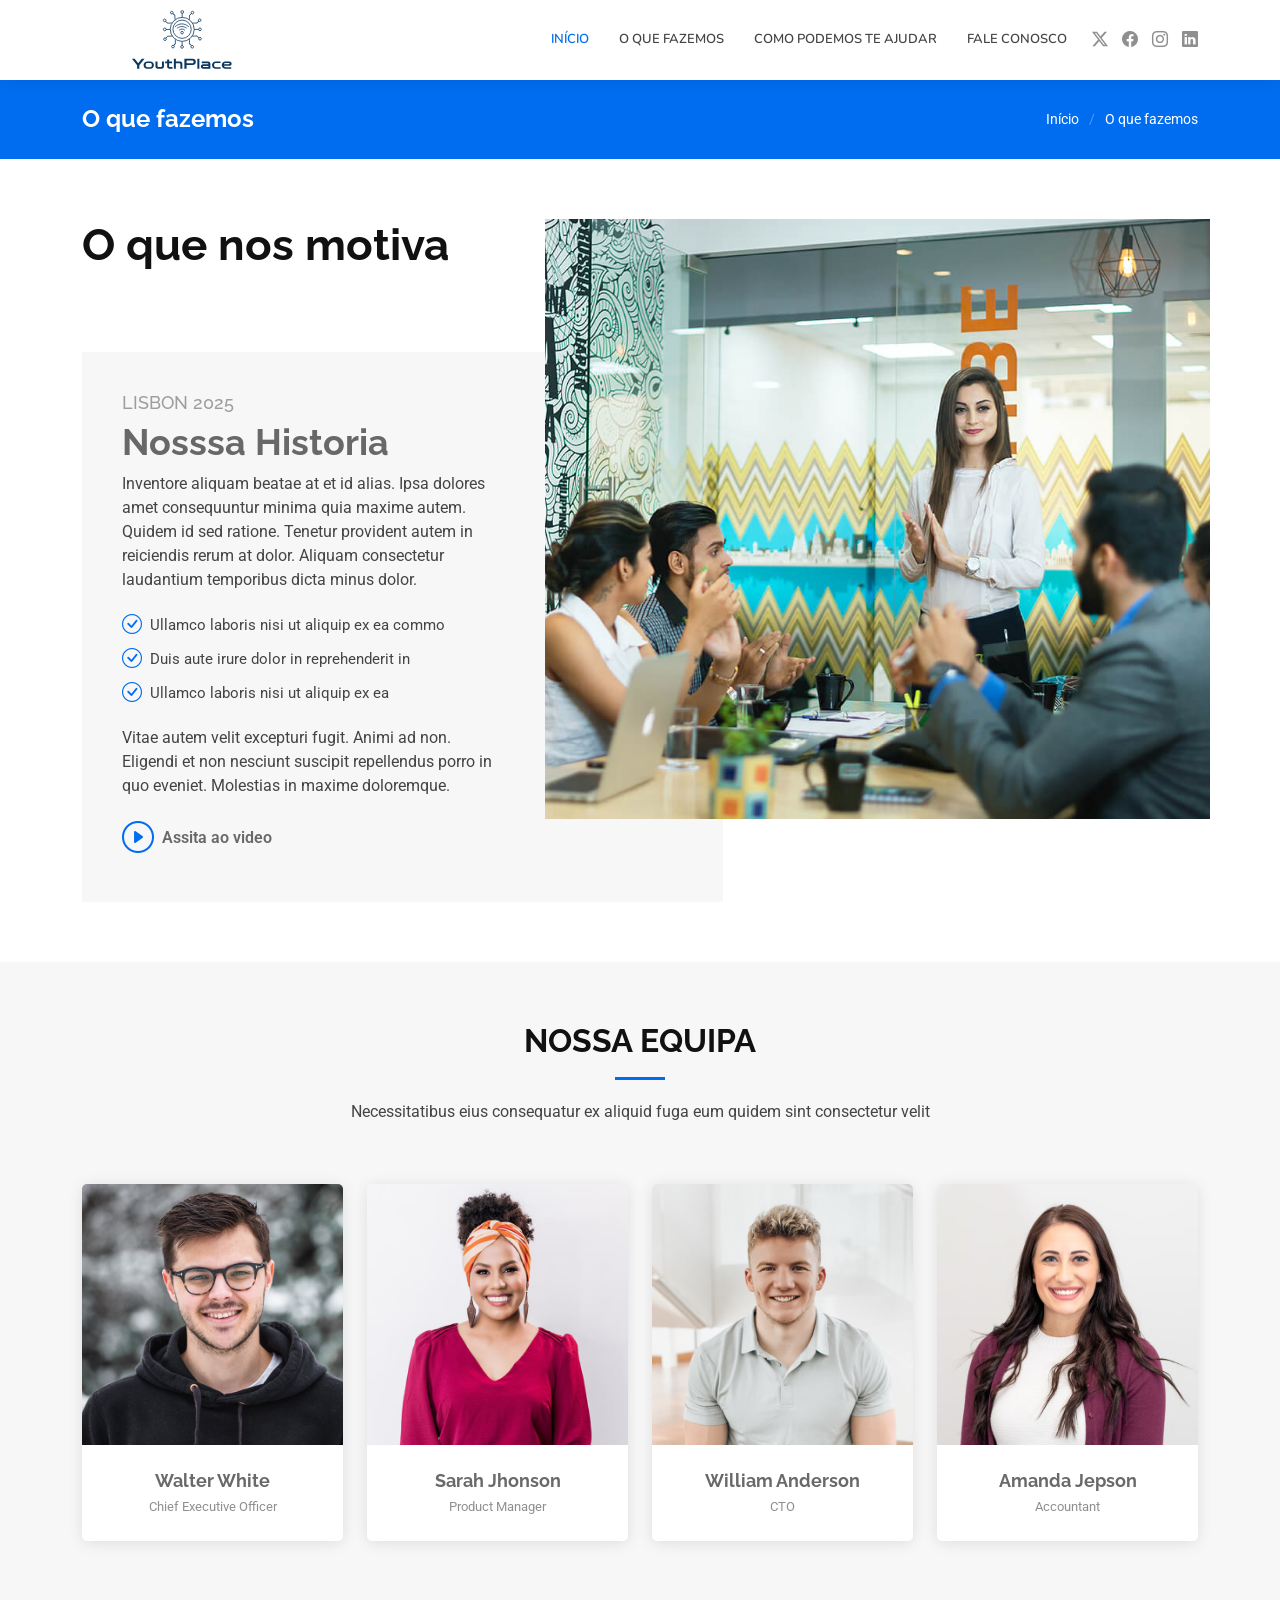
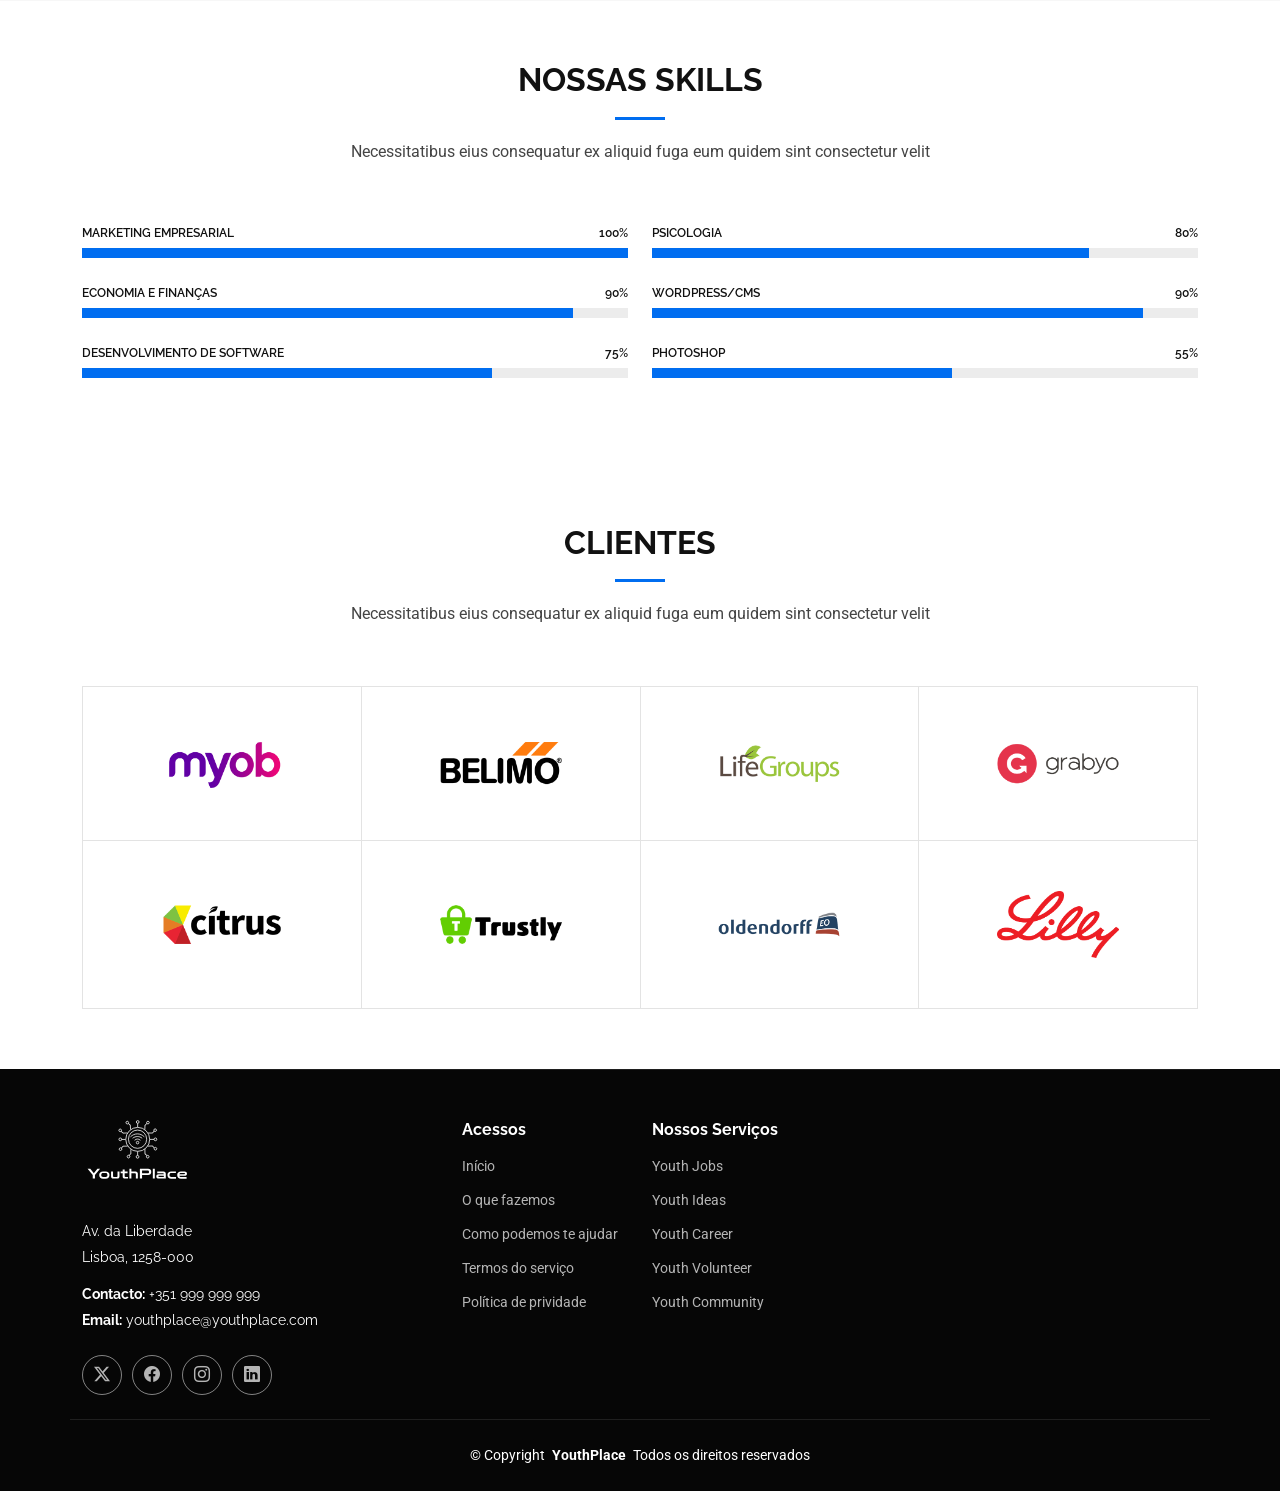
==== commit 54bf9104: "Refatore portal" ====
--- a/about.html
+++ b/about.html
@@ -1,442 +1,455 @@
 <!DOCTYPE html>
 <html lang="en">
-
-<head>
-  <meta charset="utf-8">
-  <meta content="width=device-width, initial-scale=1.0" name="viewport">
-  <title>About - Company Bootstrap Template</title>
-  <meta name="description" content="">
-  <meta name="keywords" content="">
-
-  <!-- Favicons -->
-  <link href="assets/img/favicon.png" rel="icon">
-  <link href="assets/img/apple-touch-icon.png" rel="apple-touch-icon">
-
-  <!-- Fonts -->
-  <link href="https://fonts.googleapis.com" rel="preconnect">
-  <link href="https://fonts.gstatic.com" rel="preconnect" crossorigin>
-  <link href="https://fonts.googleapis.com/css2?family=Roboto:ital,wght@0,100;0,300;0,400;0,500;0,700;0,900;1,100;1,300;1,400;1,500;1,700;1,900&family=Raleway:ital,wght@0,100;0,200;0,300;0,400;0,500;0,600;0,700;0,800;0,900;1,100;1,200;1,300;1,400;1,500;1,600;1,700;1,800;1,900&family=Nunito:ital,wght@0,200;0,300;0,400;0,500;0,600;0,700;0,800;0,900;1,200;1,300;1,400;1,500;1,600;1,700;1,800;1,900&display=swap" rel="stylesheet">
-
-  <!-- Vendor CSS Files -->
-  <link href="assets/vendor/bootstrap/css/bootstrap.min.css" rel="stylesheet">
-  <link href="assets/vendor/bootstrap-icons/bootstrap-icons.css" rel="stylesheet">
-  <link href="assets/vendor/aos/aos.css" rel="stylesheet">
-  <link href="assets/vendor/glightbox/css/glightbox.min.css" rel="stylesheet">
-  <link href="assets/vendor/swiper/swiper-bundle.min.css" rel="stylesheet">
-
-  <!-- Main CSS File -->
-  <link href="assets/css/main.css" rel="stylesheet">
-
-  <!-- =======================================================
-  * Template Name: Company
-  * Template URL: https://bootstrapmade.com/company-free-html-bootstrap-template/
-  * Updated: Aug 07 2024 with Bootstrap v5.3.3
-  * Author: BootstrapMade.com
-  * License: https://bootstrapmade.com/license/
-  ======================================================== -->
-</head>
-
-<body class="about-page">
-
-  <header id="header" class="header d-flex align-items-center sticky-top">
-    <div class="container position-relative d-flex align-items-center">
-
-      <a href="index.html" class="logo d-flex align-items-center me-auto">
-        <!-- Uncomment the line below if you also wish to use an image logo -->
-        <!-- <img src="assets/img/logo.png" alt=""> -->
-        <h1 class="sitename">Company</h1><span>.</span>
-      </a>
-
-      <nav id="navmenu" class="navmenu">
-        <ul>
-          <li><a href="#hero">Home</a></li>
-          <li class="dropdown"><a href="about.html" class="active"><span>About</span> <i class="bi bi-chevron-down toggle-dropdown"></i></a>
+  <head>
+    <meta charset="utf-8" />
+    <meta content="width=device-width, initial-scale=1.0" name="viewport" />
+    <title>About - Company Bootstrap Template</title>
+    <meta name="description" content="" />
+    <meta name="keywords" content="" />
+
+    <!-- Favicons -->
+    <link href="assets/img/favicon.png" rel="icon" />
+    <link href="assets/img/apple-touch-icon.png" rel="apple-touch-icon" />
+
+    <!-- Fonts -->
+    <link href="https://fonts.googleapis.com" rel="preconnect" />
+    <link href="https://fonts.gstatic.com" rel="preconnect" crossorigin />
+    <link
+      href="https://fonts.googleapis.com/css2?family=Roboto:ital,wght@0,100;0,300;0,400;0,500;0,700;0,900;1,100;1,300;1,400;1,500;1,700;1,900&family=Raleway:ital,wght@0,100;0,200;0,300;0,400;0,500;0,600;0,700;0,800;0,900;1,100;1,200;1,300;1,400;1,500;1,600;1,700;1,800;1,900&family=Nunito:ital,wght@0,200;0,300;0,400;0,500;0,600;0,700;0,800;0,900;1,200;1,300;1,400;1,500;1,600;1,700;1,800;1,900&display=swap"
+      rel="stylesheet"
+    />
+
+    <!-- Vendor CSS Files -->
+    <link href="assets/vendor/bootstrap/css/bootstrap.min.css" rel="stylesheet" />
+    <link href="assets/vendor/bootstrap-icons/bootstrap-icons.css" rel="stylesheet" />
+    <link href="assets/vendor/aos/aos.css" rel="stylesheet" />
+    <link href="assets/vendor/glightbox/css/glightbox.min.css" rel="stylesheet" />
+    <link href="assets/vendor/swiper/swiper-bundle.min.css" rel="stylesheet" />
+
+    <!-- Main CSS File -->
+    <link href="assets/css/main.css" rel="stylesheet" />
+  </head>
+
+  <body class="about-page">
+    <header id="header" class="header d-flex align-items-center sticky-top">
+      <div class="container position-relative d-flex align-items-center">
+        <a href="index.html" class="logo d-flex align-items-center me-auto">
+          <img src="./assets/img/youthplace_logo_azul.svg" alt="YouthPlace logo" style="width: 200px; height: 60px" />
+        </a>
+
+        <nav id="navmenu" class="navmenu">
+          <ul>
+            <li><a href="index.html#hero" class="active">Início</a></li>
+            <li><a href="about.html">O que fazemos</a></li>
+            <li class="dropdown">
+              <a href="services.html"><span>Como podemos te ajudar</span> </a>
+            </li>
+            <li><a href="contact.html">Fale conosco</a></li>
+          </ul>
+          <i class="mobile-nav-toggle d-xl-none bi bi-list"></i>
+        </nav>
+
+        <div class="header-social-links">
+          <a href="#" class="twitter"><i class="bi bi-twitter-x"></i></a>
+          <a href="#" class="facebook"><i class="bi bi-facebook"></i></a>
+          <a href="#" class="instagram"><i class="bi bi-instagram"></i></a>
+          <a href="#" class="linkedin"><i class="bi bi-linkedin"></i></a>
+        </div>
+      </div>
+    </header>
+
+    <main class="main">
+      <!-- Page Title -->
+      <div class="page-title accent-background">
+        <div class="container d-lg-flex justify-content-between align-items-center">
+          <h1 class="mb-2 mb-lg-0">O que fazemos</h1>
+          <nav class="breadcrumbs">
+            <ol>
+              <li><a href="index.html">Início</a></li>
+              <li class="current">O que fazemos</li>
+            </ol>
+          </nav>
+        </div>
+      </div>
+      <!-- End Page Title -->
+
+      <!-- About Section -->
+      <section id="about" class="about section">
+        <div class="container">
+          <div class="row position-relative">
+            <div class="col-lg-7 about-img" data-aos="zoom-out" data-aos-delay="200">
+              <img src="assets/img/about.jpg" />
+            </div>
+
+            <div class="col-lg-7" data-aos="fade-up" data-aos-delay="100">
+              <h2 class="inner-title">O que nos motiva</h2>
+              <div class="our-story">
+                <h4>Lisbon 2025</h4>
+                <h3>Nosssa Historia</h3>
+                <p>
+                  Inventore aliquam beatae at et id alias. Ipsa dolores amet consequuntur minima quia maxime autem.
+                  Quidem id sed ratione. Tenetur provident autem in reiciendis rerum at dolor. Aliquam consectetur
+                  laudantium temporibus dicta minus dolor.
+                </p>
+                <ul>
+                  <li><i class="bi bi-check-circle"></i> <span>Ullamco laboris nisi ut aliquip ex ea commo</span></li>
+                  <li><i class="bi bi-check-circle"></i> <span>Duis aute irure dolor in reprehenderit in</span></li>
+                  <li><i class="bi bi-check-circle"></i> <span>Ullamco laboris nisi ut aliquip ex ea</span></li>
+                </ul>
+                <p>
+                  Vitae autem velit excepturi fugit. Animi ad non. Eligendi et non nesciunt suscipit repellendus porro
+                  in quo eveniet. Molestias in maxime doloremque.
+                </p>
+
+                <div class="watch-video d-flex align-items-center position-relative">
+                  <i class="bi bi-play-circle"></i>
+                  <a href="https://www.youtube.com/watch?v=Y7f98aduVJ8" class="glightbox stretched-link"
+                    >Assita ao video</a
+                  >
+                </div>
+              </div>
+            </div>
+          </div>
+        </div>
+      </section>
+      <!-- /About Section -->
+
+      <!-- Team Section -->
+      <section id="team" class="team section light-background">
+        <!-- Section Title -->
+        <div class="container section-title" data-aos="fade-up">
+          <h2>Nossa Equipa</h2>
+          <p>Necessitatibus eius consequatur ex aliquid fuga eum quidem sint consectetur velit</p>
+        </div>
+        <!-- End Section Title -->
+
+        <div class="container">
+          <div class="row gy-4">
+            <div class="col-lg-3 col-md-6 d-flex align-items-stretch" data-aos="fade-up" data-aos-delay="100">
+              <div class="team-member">
+                <div class="member-img">
+                  <img src="assets/img/team/team-1.jpg" class="img-fluid" alt="" />
+                  <div class="social">
+                    <a href=""><i class="bi bi-twitter-x"></i></a>
+                    <a href=""><i class="bi bi-facebook"></i></a>
+                    <a href=""><i class="bi bi-instagram"></i></a>
+                    <a href=""><i class="bi bi-linkedin"></i></a>
+                  </div>
+                </div>
+                <div class="member-info">
+                  <h4>Walter White</h4>
+                  <span>Chief Executive Officer</span>
+                </div>
+              </div>
+            </div>
+            <!-- End Team Member -->
+
+            <div class="col-lg-3 col-md-6 d-flex align-items-stretch" data-aos="fade-up" data-aos-delay="200">
+              <div class="team-member">
+                <div class="member-img">
+                  <img src="assets/img/team/team-2.jpg" class="img-fluid" alt="" />
+                  <div class="social">
+                    <a href=""><i class="bi bi-twitter-x"></i></a>
+                    <a href=""><i class="bi bi-facebook"></i></a>
+                    <a href=""><i class="bi bi-instagram"></i></a>
+                    <a href=""><i class="bi bi-linkedin"></i></a>
+                  </div>
+                </div>
+                <div class="member-info">
+                  <h4>Sarah Jhonson</h4>
+                  <span>Product Manager</span>
+                </div>
+              </div>
+            </div>
+            <!-- End Team Member -->
+
+            <div class="col-lg-3 col-md-6 d-flex align-items-stretch" data-aos="fade-up" data-aos-delay="300">
+              <div class="team-member">
+                <div class="member-img">
+                  <img src="assets/img/team/team-3.jpg" class="img-fluid" alt="" />
+                  <div class="social">
+                    <a href=""><i class="bi bi-twitter-x"></i></a>
+                    <a href=""><i class="bi bi-facebook"></i></a>
+                    <a href=""><i class="bi bi-instagram"></i></a>
+                    <a href=""><i class="bi bi-linkedin"></i></a>
+                  </div>
+                </div>
+                <div class="member-info">
+                  <h4>William Anderson</h4>
+                  <span>CTO</span>
+                </div>
+              </div>
+            </div>
+            <!-- End Team Member -->
+
+            <div class="col-lg-3 col-md-6 d-flex align-items-stretch" data-aos="fade-up" data-aos-delay="400">
+              <div class="team-member">
+                <div class="member-img">
+                  <img src="assets/img/team/team-4.jpg" class="img-fluid" alt="" />
+                  <div class="social">
+                    <a href=""><i class="bi bi-twitter-x"></i></a>
+                    <a href=""><i class="bi bi-facebook"></i></a>
+                    <a href=""><i class="bi bi-instagram"></i></a>
+                    <a href=""><i class="bi bi-linkedin"></i></a>
+                  </div>
+                </div>
+                <div class="member-info">
+                  <h4>Amanda Jepson</h4>
+                  <span>Accountant</span>
+                </div>
+              </div>
+            </div>
+            <!-- End Team Member -->
+          </div>
+        </div>
+      </section>
+      <!-- /Team Section -->
+
+      <!-- Skills Section -->
+      <section id="skills" class="skills section">
+        <!-- Section Title -->
+        <div class="container section-title" data-aos="fade-up">
+          <h2>Nossas Skills</h2>
+          <p>Necessitatibus eius consequatur ex aliquid fuga eum quidem sint consectetur velit</p>
+        </div>
+        <!-- End Section Title -->
+
+        <div class="container" data-aos="fade-up" data-aos-delay="100">
+          <div class="row skills-content skills-animation">
+            <div class="col-lg-6">
+              <div class="progress">
+                <span class="skill"><span>Marketing Empresarial</span> <i class="val">100%</i></span>
+                <div class="progress-bar-wrap">
+                  <div
+                    class="progress-bar"
+                    role="progressbar"
+                    aria-valuenow="100"
+                    aria-valuemin="0"
+                    aria-valuemax="100"
+                  ></div>
+                </div>
+              </div>
+              <!-- End Skills Item -->
+
+              <div class="progress">
+                <span class="skill"><span>Economia e Finanças</span> <i class="val">90%</i></span>
+                <div class="progress-bar-wrap">
+                  <div
+                    class="progress-bar"
+                    role="progressbar"
+                    aria-valuenow="90"
+                    aria-valuemin="0"
+                    aria-valuemax="100"
+                  ></div>
+                </div>
+              </div>
+              <!-- End Skills Item -->
+
+              <div class="progress">
+                <span class="skill"><span>Desenvolvimento de Software</span> <i class="val">75%</i></span>
+                <div class="progress-bar-wrap">
+                  <div
+                    class="progress-bar"
+                    role="progressbar"
+                    aria-valuenow="75"
+                    aria-valuemin="0"
+                    aria-valuemax="100"
+                  ></div>
+                </div>
+              </div>
+              <!-- End Skills Item -->
+            </div>
+
+            <div class="col-lg-6">
+              <div class="progress">
+                <span class="skill"><span>Psicologia</span> <i class="val">80%</i></span>
+                <div class="progress-bar-wrap">
+                  <div
+                    class="progress-bar"
+                    role="progressbar"
+                    aria-valuenow="80"
+                    aria-valuemin="0"
+                    aria-valuemax="100"
+                  ></div>
+                </div>
+              </div>
+              <!-- End Skills Item -->
+
+              <div class="progress">
+                <span class="skill"><span>WordPress/CMS</span> <i class="val">90%</i></span>
+                <div class="progress-bar-wrap">
+                  <div
+                    class="progress-bar"
+                    role="progressbar"
+                    aria-valuenow="90"
+                    aria-valuemin="0"
+                    aria-valuemax="100"
+                  ></div>
+                </div>
+              </div>
+              <!-- End Skills Item -->
+
+              <div class="progress">
+                <span class="skill"><span>Photoshop</span> <i class="val">55%</i></span>
+                <div class="progress-bar-wrap">
+                  <div
+                    class="progress-bar"
+                    role="progressbar"
+                    aria-valuenow="55"
+                    aria-valuemin="0"
+                    aria-valuemax="100"
+                  ></div>
+                </div>
+              </div>
+              <!-- End Skills Item -->
+            </div>
+          </div>
+        </div>
+      </section>
+      <!-- /Skills Section -->
+
+      <!-- Clients Section -->
+      <section id="clients" class="clients section">
+        <!-- Section Title -->
+        <div class="container section-title" data-aos="fade-up">
+          <h2>Clientes</h2>
+          <p>Necessitatibus eius consequatur ex aliquid fuga eum quidem sint consectetur velit</p>
+        </div>
+        <!-- End Section Title -->
+
+        <div class="container" data-aos="fade-up" data-aos-delay="100">
+          <div class="row g-0 clients-wrap">
+            <div class="col-xl-3 col-md-4 client-logo">
+              <img src="assets/img/clients/client-1.png" class="img-fluid" alt="" />
+            </div>
+            <!-- End Client Item -->
+
+            <div class="col-xl-3 col-md-4 client-logo">
+              <img src="assets/img/clients/client-2.png" class="img-fluid" alt="" />
+            </div>
+            <!-- End Client Item -->
+
+            <div class="col-xl-3 col-md-4 client-logo">
+              <img src="assets/img/clients/client-3.png" class="img-fluid" alt="" />
+            </div>
+            <!-- End Client Item -->
+
+            <div class="col-xl-3 col-md-4 client-logo">
+              <img src="assets/img/clients/client-4.png" class="img-fluid" alt="" />
+            </div>
+            <!-- End Client Item -->
+
+            <div class="col-xl-3 col-md-4 client-logo">
+              <img src="assets/img/clients/client-5.png" class="img-fluid" alt="" />
+            </div>
+            <!-- End Client Item -->
+
+            <div class="col-xl-3 col-md-4 client-logo">
+              <img src="assets/img/clients/client-6.png" class="img-fluid" alt="" />
+            </div>
+            <!-- End Client Item -->
+
+            <div class="col-xl-3 col-md-4 client-logo">
+              <img src="assets/img/clients/client-7.png" class="img-fluid" alt="" />
+            </div>
+            <!-- End Client Item -->
+
+            <div class="col-xl-3 col-md-4 client-logo">
+              <img src="assets/img/clients/client-8.png" class="img-fluid" alt="" />
+            </div>
+            <!-- End Client Item -->
+          </div>
+        </div>
+      </section>
+      <!-- /Clients Section -->
+    </main>
+
+    <footer id="footer" class="footer dark-background">
+      <div class="container footer-top">
+        <div class="row gy-4">
+          <div class="col-lg-4 col-md-6 footer-about">
+            <a href="index.html" class="logo d-flex align-items-center">
+              <!-- <span class="sitename">Company</span> -->
+              <img src="./assets/img/youthplace_logo_branco.svg" alt="YouthPlace" />
+            </a>
+            <div class="footer-contact pt-3">
+              <p>Av. da Liberdade</p>
+              <p>Lisboa, 1258-000</p>
+              <p class="mt-3"><strong>Contacto:</strong> <span>+351 999 999 999</span></p>
+              <p><strong>Email:</strong> <span>youthplace@youthplace.com</span></p>
+            </div>
+            <div class="social-links d-flex mt-4">
+              <a href=""><i class="bi bi-twitter-x"></i></a>
+              <a href=""><i class="bi bi-facebook"></i></a>
+              <a href=""><i class="bi bi-instagram"></i></a>
+              <a href=""><i class="bi bi-linkedin"></i></a>
+            </div>
+          </div>
+
+          <div class="col-lg-2 col-md-3 footer-links">
+            <h4>Acessos</h4>
             <ul>
-              <li><a href="team.html">Team</a></li>
-              <li><a href="testimonials.html">Testimonials</a></li>
-              <li class="dropdown"><a href="#"><span>Deep Dropdown</span> <i class="bi bi-chevron-down toggle-dropdown"></i></a>
-                <ul>
-                  <li><a href="#">Deep Dropdown 1</a></li>
-                  <li><a href="#">Deep Dropdown 2</a></li>
-                  <li><a href="#">Deep Dropdown 3</a></li>
-                  <li><a href="#">Deep Dropdown 4</a></li>
-                  <li><a href="#">Deep Dropdown 5</a></li>
-                </ul>
-              </li>
+              <li><a href="#">Início</a></li>
+              <li><a href="#">O que fazemos</a></li>
+              <li><a href="#">Como podemos te ajudar</a></li>
+              <li><a href="#">Termos do serviço</a></li>
+              <li><a href="#">Política de prividade</a></li>
             </ul>
-          </li>
-          <li><a href="services.html">Services</a></li>
-          <li><a href="portfolio.html">Portfolio</a></li>
-          <li><a href="pricing.html">Pricing</a></li>
-          <li><a href="blog.html">Blog</a></li>
-          <li><a href="contact.html">Contact</a></li>
-        </ul>
-        <i class="mobile-nav-toggle d-xl-none bi bi-list"></i>
-      </nav>
-
-      <div class="header-social-links">
-        <a href="#" class="twitter"><i class="bi bi-twitter-x"></i></a>
-        <a href="#" class="facebook"><i class="bi bi-facebook"></i></a>
-        <a href="#" class="instagram"><i class="bi bi-instagram"></i></a>
-        <a href="#" class="linkedin"><i class="bi bi-linkedin"></i></a>
+          </div>
+
+          <div class="col-lg-2 col-md-3 footer-links">
+            <h4>Nossos Serviços</h4>
+            <ul>
+              <li><a href="#">Youth Jobs</a></li>
+              <li><a href="#">Youth Ideas</a></li>
+              <li><a href="#">Youth Career</a></li>
+              <li><a href="#">Youth Volunteer</a></li>
+              <li><a href="#">Youth Community</a></li>
+            </ul>
+          </div>
+
+          <!-- <div class="col-lg-4 col-md-12 footer-newsletter">
+            <h4>Our Newsletter</h4>
+            <p>Subscribe to our newsletter and receive the latest news about our products and services!</p>
+            <form action="forms/newsletter.php" method="post" class="php-email-form">
+              <div class="newsletter-form">
+                <input type="email" name="email" /><input type="submit" value="Subscribe" />
+              </div>
+              <div class="loading">Loading</div>
+              <div class="error-message"></div>
+              <div class="sent-message">Your subscription request has been sent. Thank you!</div>
+            </form>
+          </div> -->
+        </div>
       </div>
 
-    </div>
-  </header>
-
-  <main class="main">
-
-    <!-- Page Title -->
-    <div class="page-title accent-background">
-      <div class="container d-lg-flex justify-content-between align-items-center">
-        <h1 class="mb-2 mb-lg-0">About</h1>
-        <nav class="breadcrumbs">
-          <ol>
-            <li><a href="index.html">Home</a></li>
-            <li class="current">About</li>
-          </ol>
-        </nav>
+      <div class="container copyright text-center mt-4">
+        <p>
+          © <span>Copyright</span> <strong class="px-1 sitename">YouthPlace</strong>
+          <span>Todos os direitos reservados</span>
+        </p>
       </div>
-    </div><!-- End Page Title -->
-
-    <!-- About Section -->
-    <section id="about" class="about section">
-
-      <div class="container">
-
-        <div class="row position-relative">
-
-          <div class="col-lg-7 about-img" data-aos="zoom-out" data-aos-delay="200"><img src="assets/img/about.jpg"></div>
-
-          <div class="col-lg-7" data-aos="fade-up" data-aos-delay="100">
-            <h2 class="inner-title">Consequatur eius et magnam</h2>
-            <div class="our-story">
-              <h4>Est 1988</h4>
-              <h3>Our Story</h3>
-              <p>Inventore aliquam beatae at et id alias. Ipsa dolores amet consequuntur minima quia maxime autem. Quidem id sed ratione. Tenetur provident autem in reiciendis rerum at dolor. Aliquam consectetur laudantium temporibus dicta minus dolor.</p>
-              <ul>
-                <li><i class="bi bi-check-circle"></i> <span>Ullamco laboris nisi ut aliquip ex ea commo</span></li>
-                <li><i class="bi bi-check-circle"></i> <span>Duis aute irure dolor in reprehenderit in</span></li>
-                <li><i class="bi bi-check-circle"></i> <span>Ullamco laboris nisi ut aliquip ex ea</span></li>
-              </ul>
-              <p>Vitae autem velit excepturi fugit. Animi ad non. Eligendi et non nesciunt suscipit repellendus porro in quo eveniet. Molestias in maxime doloremque.</p>
-
-              <div class="watch-video d-flex align-items-center position-relative">
-                <i class="bi bi-play-circle"></i>
-                <a href="https://www.youtube.com/watch?v=Y7f98aduVJ8" class="glightbox stretched-link">Watch Video</a>
-              </div>
-            </div>
-          </div>
-
-        </div>
-
-      </div>
-
-    </section><!-- /About Section -->
-
-    <!-- Team Section -->
-    <section id="team" class="team section light-background">
-
-      <!-- Section Title -->
-      <div class="container section-title" data-aos="fade-up">
-        <h2>Our Team</h2>
-        <p>Necessitatibus eius consequatur ex aliquid fuga eum quidem sint consectetur velit</p>
-      </div><!-- End Section Title -->
-
-      <div class="container">
-
-        <div class="row gy-4">
-
-          <div class="col-lg-3 col-md-6 d-flex align-items-stretch" data-aos="fade-up" data-aos-delay="100">
-            <div class="team-member">
-              <div class="member-img">
-                <img src="assets/img/team/team-1.jpg" class="img-fluid" alt="">
-                <div class="social">
-                  <a href=""><i class="bi bi-twitter-x"></i></a>
-                  <a href=""><i class="bi bi-facebook"></i></a>
-                  <a href=""><i class="bi bi-instagram"></i></a>
-                  <a href=""><i class="bi bi-linkedin"></i></a>
-                </div>
-              </div>
-              <div class="member-info">
-                <h4>Walter White</h4>
-                <span>Chief Executive Officer</span>
-              </div>
-            </div>
-          </div><!-- End Team Member -->
-
-          <div class="col-lg-3 col-md-6 d-flex align-items-stretch" data-aos="fade-up" data-aos-delay="200">
-            <div class="team-member">
-              <div class="member-img">
-                <img src="assets/img/team/team-2.jpg" class="img-fluid" alt="">
-                <div class="social">
-                  <a href=""><i class="bi bi-twitter-x"></i></a>
-                  <a href=""><i class="bi bi-facebook"></i></a>
-                  <a href=""><i class="bi bi-instagram"></i></a>
-                  <a href=""><i class="bi bi-linkedin"></i></a>
-                </div>
-              </div>
-              <div class="member-info">
-                <h4>Sarah Jhonson</h4>
-                <span>Product Manager</span>
-              </div>
-            </div>
-          </div><!-- End Team Member -->
-
-          <div class="col-lg-3 col-md-6 d-flex align-items-stretch" data-aos="fade-up" data-aos-delay="300">
-            <div class="team-member">
-              <div class="member-img">
-                <img src="assets/img/team/team-3.jpg" class="img-fluid" alt="">
-                <div class="social">
-                  <a href=""><i class="bi bi-twitter-x"></i></a>
-                  <a href=""><i class="bi bi-facebook"></i></a>
-                  <a href=""><i class="bi bi-instagram"></i></a>
-                  <a href=""><i class="bi bi-linkedin"></i></a>
-                </div>
-              </div>
-              <div class="member-info">
-                <h4>William Anderson</h4>
-                <span>CTO</span>
-              </div>
-            </div>
-          </div><!-- End Team Member -->
-
-          <div class="col-lg-3 col-md-6 d-flex align-items-stretch" data-aos="fade-up" data-aos-delay="400">
-            <div class="team-member">
-              <div class="member-img">
-                <img src="assets/img/team/team-4.jpg" class="img-fluid" alt="">
-                <div class="social">
-                  <a href=""><i class="bi bi-twitter-x"></i></a>
-                  <a href=""><i class="bi bi-facebook"></i></a>
-                  <a href=""><i class="bi bi-instagram"></i></a>
-                  <a href=""><i class="bi bi-linkedin"></i></a>
-                </div>
-              </div>
-              <div class="member-info">
-                <h4>Amanda Jepson</h4>
-                <span>Accountant</span>
-              </div>
-            </div>
-          </div><!-- End Team Member -->
-
-        </div>
-
-      </div>
-
-    </section><!-- /Team Section -->
-
-    <!-- Skills Section -->
-    <section id="skills" class="skills section">
-
-      <!-- Section Title -->
-      <div class="container section-title" data-aos="fade-up">
-        <h2>Our Skills</h2>
-        <p>Necessitatibus eius consequatur ex aliquid fuga eum quidem sint consectetur velit</p>
-      </div><!-- End Section Title -->
-
-      <div class="container" data-aos="fade-up" data-aos-delay="100">
-
-        <div class="row skills-content skills-animation">
-
-          <div class="col-lg-6">
-
-            <div class="progress">
-              <span class="skill"><span>HTML</span> <i class="val">100%</i></span>
-              <div class="progress-bar-wrap">
-                <div class="progress-bar" role="progressbar" aria-valuenow="100" aria-valuemin="0" aria-valuemax="100"></div>
-              </div>
-            </div><!-- End Skills Item -->
-
-            <div class="progress">
-              <span class="skill"><span>CSS</span> <i class="val">90%</i></span>
-              <div class="progress-bar-wrap">
-                <div class="progress-bar" role="progressbar" aria-valuenow="90" aria-valuemin="0" aria-valuemax="100"></div>
-              </div>
-            </div><!-- End Skills Item -->
-
-            <div class="progress">
-              <span class="skill"><span>JavaScript</span> <i class="val">75%</i></span>
-              <div class="progress-bar-wrap">
-                <div class="progress-bar" role="progressbar" aria-valuenow="75" aria-valuemin="0" aria-valuemax="100"></div>
-              </div>
-            </div><!-- End Skills Item -->
-
-          </div>
-
-          <div class="col-lg-6">
-
-            <div class="progress">
-              <span class="skill"><span>PHP</span> <i class="val">80%</i></span>
-              <div class="progress-bar-wrap">
-                <div class="progress-bar" role="progressbar" aria-valuenow="80" aria-valuemin="0" aria-valuemax="100"></div>
-              </div>
-            </div><!-- End Skills Item -->
-
-            <div class="progress">
-              <span class="skill"><span>WordPress/CMS</span> <i class="val">90%</i></span>
-              <div class="progress-bar-wrap">
-                <div class="progress-bar" role="progressbar" aria-valuenow="90" aria-valuemin="0" aria-valuemax="100"></div>
-              </div>
-            </div><!-- End Skills Item -->
-
-            <div class="progress">
-              <span class="skill"><span>Photoshop</span> <i class="val">55%</i></span>
-              <div class="progress-bar-wrap">
-                <div class="progress-bar" role="progressbar" aria-valuenow="55" aria-valuemin="0" aria-valuemax="100"></div>
-              </div>
-            </div><!-- End Skills Item -->
-
-          </div>
-
-        </div>
-
-      </div>
-
-    </section><!-- /Skills Section -->
-
-    <!-- Clients Section -->
-    <section id="clients" class="clients section">
-
-      <!-- Section Title -->
-      <div class="container section-title" data-aos="fade-up">
-        <h2>Clients</h2>
-        <p>Necessitatibus eius consequatur ex aliquid fuga eum quidem sint consectetur velit</p>
-      </div><!-- End Section Title -->
-
-      <div class="container" data-aos="fade-up" data-aos-delay="100">
-
-        <div class="row g-0 clients-wrap">
-
-          <div class="col-xl-3 col-md-4 client-logo">
-            <img src="assets/img/clients/client-1.png" class="img-fluid" alt="">
-          </div><!-- End Client Item -->
-
-          <div class="col-xl-3 col-md-4 client-logo">
-            <img src="assets/img/clients/client-2.png" class="img-fluid" alt="">
-          </div><!-- End Client Item -->
-
-          <div class="col-xl-3 col-md-4 client-logo">
-            <img src="assets/img/clients/client-3.png" class="img-fluid" alt="">
-          </div><!-- End Client Item -->
-
-          <div class="col-xl-3 col-md-4 client-logo">
-            <img src="assets/img/clients/client-4.png" class="img-fluid" alt="">
-          </div><!-- End Client Item -->
-
-          <div class="col-xl-3 col-md-4 client-logo">
-            <img src="assets/img/clients/client-5.png" class="img-fluid" alt="">
-          </div><!-- End Client Item -->
-
-          <div class="col-xl-3 col-md-4 client-logo">
-            <img src="assets/img/clients/client-6.png" class="img-fluid" alt="">
-          </div><!-- End Client Item -->
-
-          <div class="col-xl-3 col-md-4 client-logo">
-            <img src="assets/img/clients/client-7.png" class="img-fluid" alt="">
-          </div><!-- End Client Item -->
-
-          <div class="col-xl-3 col-md-4 client-logo">
-            <img src="assets/img/clients/client-8.png" class="img-fluid" alt="">
-          </div><!-- End Client Item -->
-
-        </div>
-
-      </div>
-
-    </section><!-- /Clients Section -->
-
-  </main>
-
-  <footer id="footer" class="footer dark-background">
-
-    <div class="container footer-top">
-      <div class="row gy-4">
-        <div class="col-lg-4 col-md-6 footer-about">
-          <a href="index.html" class="logo d-flex align-items-center">
-            <span class="sitename">Company</span>
-          </a>
-          <div class="footer-contact pt-3">
-            <p>A108 Adam Street</p>
-            <p>New York, NY 535022</p>
-            <p class="mt-3"><strong>Phone:</strong> <span>+1 5589 55488 55</span></p>
-            <p><strong>Email:</strong> <span>info@example.com</span></p>
-          </div>
-          <div class="social-links d-flex mt-4">
-            <a href=""><i class="bi bi-twitter-x"></i></a>
-            <a href=""><i class="bi bi-facebook"></i></a>
-            <a href=""><i class="bi bi-instagram"></i></a>
-            <a href=""><i class="bi bi-linkedin"></i></a>
-          </div>
-        </div>
-
-        <div class="col-lg-2 col-md-3 footer-links">
-          <h4>Useful Links</h4>
-          <ul>
-            <li><a href="#">Home</a></li>
-            <li><a href="#">About us</a></li>
-            <li><a href="#">Services</a></li>
-            <li><a href="#">Terms of service</a></li>
-            <li><a href="#">Privacy policy</a></li>
-          </ul>
-        </div>
-
-        <div class="col-lg-2 col-md-3 footer-links">
-          <h4>Our Services</h4>
-          <ul>
-            <li><a href="#">Web Design</a></li>
-            <li><a href="#">Web Development</a></li>
-            <li><a href="#">Product Management</a></li>
-            <li><a href="#">Marketing</a></li>
-            <li><a href="#">Graphic Design</a></li>
-          </ul>
-        </div>
-
-        <div class="col-lg-4 col-md-12 footer-newsletter">
-          <h4>Our Newsletter</h4>
-          <p>Subscribe to our newsletter and receive the latest news about our products and services!</p>
-          <form action="forms/newsletter.php" method="post" class="php-email-form">
-            <div class="newsletter-form"><input type="email" name="email"><input type="submit" value="Subscribe"></div>
-            <div class="loading">Loading</div>
-            <div class="error-message"></div>
-            <div class="sent-message">Your subscription request has been sent. Thank you!</div>
-          </form>
-        </div>
-
-      </div>
-    </div>
-
-    <div class="container copyright text-center mt-4">
-      <p>© <span>Copyright</span> <strong class="px-1 sitename">Company</strong> <span>All Rights Reserved</span></p>
-      <div class="credits">
-        <!-- All the links in the footer should remain intact. -->
-        <!-- You can delete the links only if you've purchased the pro version. -->
-        <!-- Licensing information: https://bootstrapmade.com/license/ -->
-        <!-- Purchase the pro version with working PHP/AJAX contact form: [buy-url] -->
-        Designed by <a href="https://bootstrapmade.com/">BootstrapMade</a> Distributed by <a href=“https://themewagon.com>ThemeWagon
-      </div>
-    </div>
-
-  </footer>
-
-  <!-- Scroll Top -->
-  <a href="#" id="scroll-top" class="scroll-top d-flex align-items-center justify-content-center"><i class="bi bi-arrow-up-short"></i></a>
-
-  <!-- Preloader -->
-  <div id="preloader"></div>
-
-  <!-- Vendor JS Files -->
-  <script src="assets/vendor/bootstrap/js/bootstrap.bundle.min.js"></script>
-  <script src="assets/vendor/php-email-form/validate.js"></script>
-  <script src="assets/vendor/aos/aos.js"></script>
-  <script src="assets/vendor/glightbox/js/glightbox.min.js"></script>
-  <script src="assets/vendor/imagesloaded/imagesloaded.pkgd.min.js"></script>
-  <script src="assets/vendor/isotope-layout/isotope.pkgd.min.js"></script>
-  <script src="assets/vendor/waypoints/noframework.waypoints.js"></script>
-  <script src="assets/vendor/swiper/swiper-bundle.min.js"></script>
-
-  <!-- Main JS File -->
-  <script src="assets/js/main.js"></script>
-
-</body>
-
-</html>+    </footer>
+
+    <!-- Scroll Top -->
+    <a href="#" id="scroll-top" class="scroll-top d-flex align-items-center justify-content-center"
+      ><i class="bi bi-arrow-up-short"></i
+    ></a>
+
+    <!-- Preloader -->
+    <div id="preloader"></div>
+
+    <!-- Vendor JS Files -->
+    <script src="assets/vendor/bootstrap/js/bootstrap.bundle.min.js"></script>
+    <script src="assets/vendor/php-email-form/validate.js"></script>
+    <script src="assets/vendor/aos/aos.js"></script>
+    <script src="assets/vendor/glightbox/js/glightbox.min.js"></script>
+    <script src="assets/vendor/imagesloaded/imagesloaded.pkgd.min.js"></script>
+    <script src="assets/vendor/isotope-layout/isotope.pkgd.min.js"></script>
+    <script src="assets/vendor/waypoints/noframework.waypoints.js"></script>
+    <script src="assets/vendor/swiper/swiper-bundle.min.js"></script>
+
+    <!-- Main JS File -->
+    <script src="assets/js/main.js"></script>
+  </body>
+</html>
--- a/assets/css/main.css
+++ b/assets/css/main.css
@@ -22,7 +22,7 @@
   --background-color: #ffffff; /* Background color for the entire website, including individual sections */
   --default-color: #444444; /* Default color used for the majority of the text content across the entire website */
   --heading-color: #111111; /* Color for headings, subheadings and title throughout the website */
-  --accent-color: #1bbd36; /* Accent color that represents your brand on the website. It's used for buttons, links, and other elements that need to stand out */
+  --accent-color: #006DF0; /* Accent color that represents your brand on the website. It's used for buttons, links, and other elements that need to stand out */
   --surface-color: #ffffff; /* The surface color is used as a background of boxed elements within sections, such as cards, icon boxes, or other elements that require a visual separation from the global background. */
   --contrast-color: #ffffff; /* Contrast color for text, ensuring readability against backgrounds of accent, heading, or default colors. */
 }
@@ -30,11 +30,11 @@
 /* Nav Menu Colors - The following color variables are used specifically for the navigation menu. They are separate from the global colors to allow for more customization options */
 :root {
   --nav-color: #444444;  /* The default color of the main navmenu links */
-  --nav-hover-color: #1bbd36; /* Applied to main navmenu links when they are hovered over or active */
+  --nav-hover-color: #006DF0; /* Applied to main navmenu links when they are hovered over or active */
   --nav-mobile-background-color: #ffffff; /* Used as the background color for mobile navigation menu */
   --nav-dropdown-background-color: #ffffff; /* Used as the background color for dropdown items that appear when hovering over primary navigation items */
   --nav-dropdown-color: #444444; /* Used for navigation links of the dropdown items in the navigation menu. */
-  --nav-dropdown-hover-color: #1bbd36; /* Similar to --nav-hover-color, this color is applied to dropdown navigation links when they are hovered over. */
+  --nav-dropdown-hover-color: #006DF0; /* Similar to --nav-hover-color, this color is applied to dropdown navigation links when they are hovered over. */
 }
 
 /* Color Presets - These classes override global colors when applied to any section or element, providing reuse of the sam color scheme. */
@@ -53,7 +53,7 @@
 }
 
 .accent-background {
-  --background-color: #1bbd36;
+  --background-color: #006DF0;
   --default-color: #ffffff;
   --heading-color: #ffffff;
   --accent-color: #ffffff;
@@ -165,7 +165,8 @@
 }
 
 .header .logo img {
-  max-height: 36px;
+  max-width: 200px;
+  max-height: 60px;
   margin-right: 8px;
 }
 
@@ -481,7 +482,8 @@
 }
 
 .footer .footer-about .logo img {
-  max-height: 40px;
+  max-width: 200px;
+  max-height: 60px;
   margin-right: 6px;
 }
 
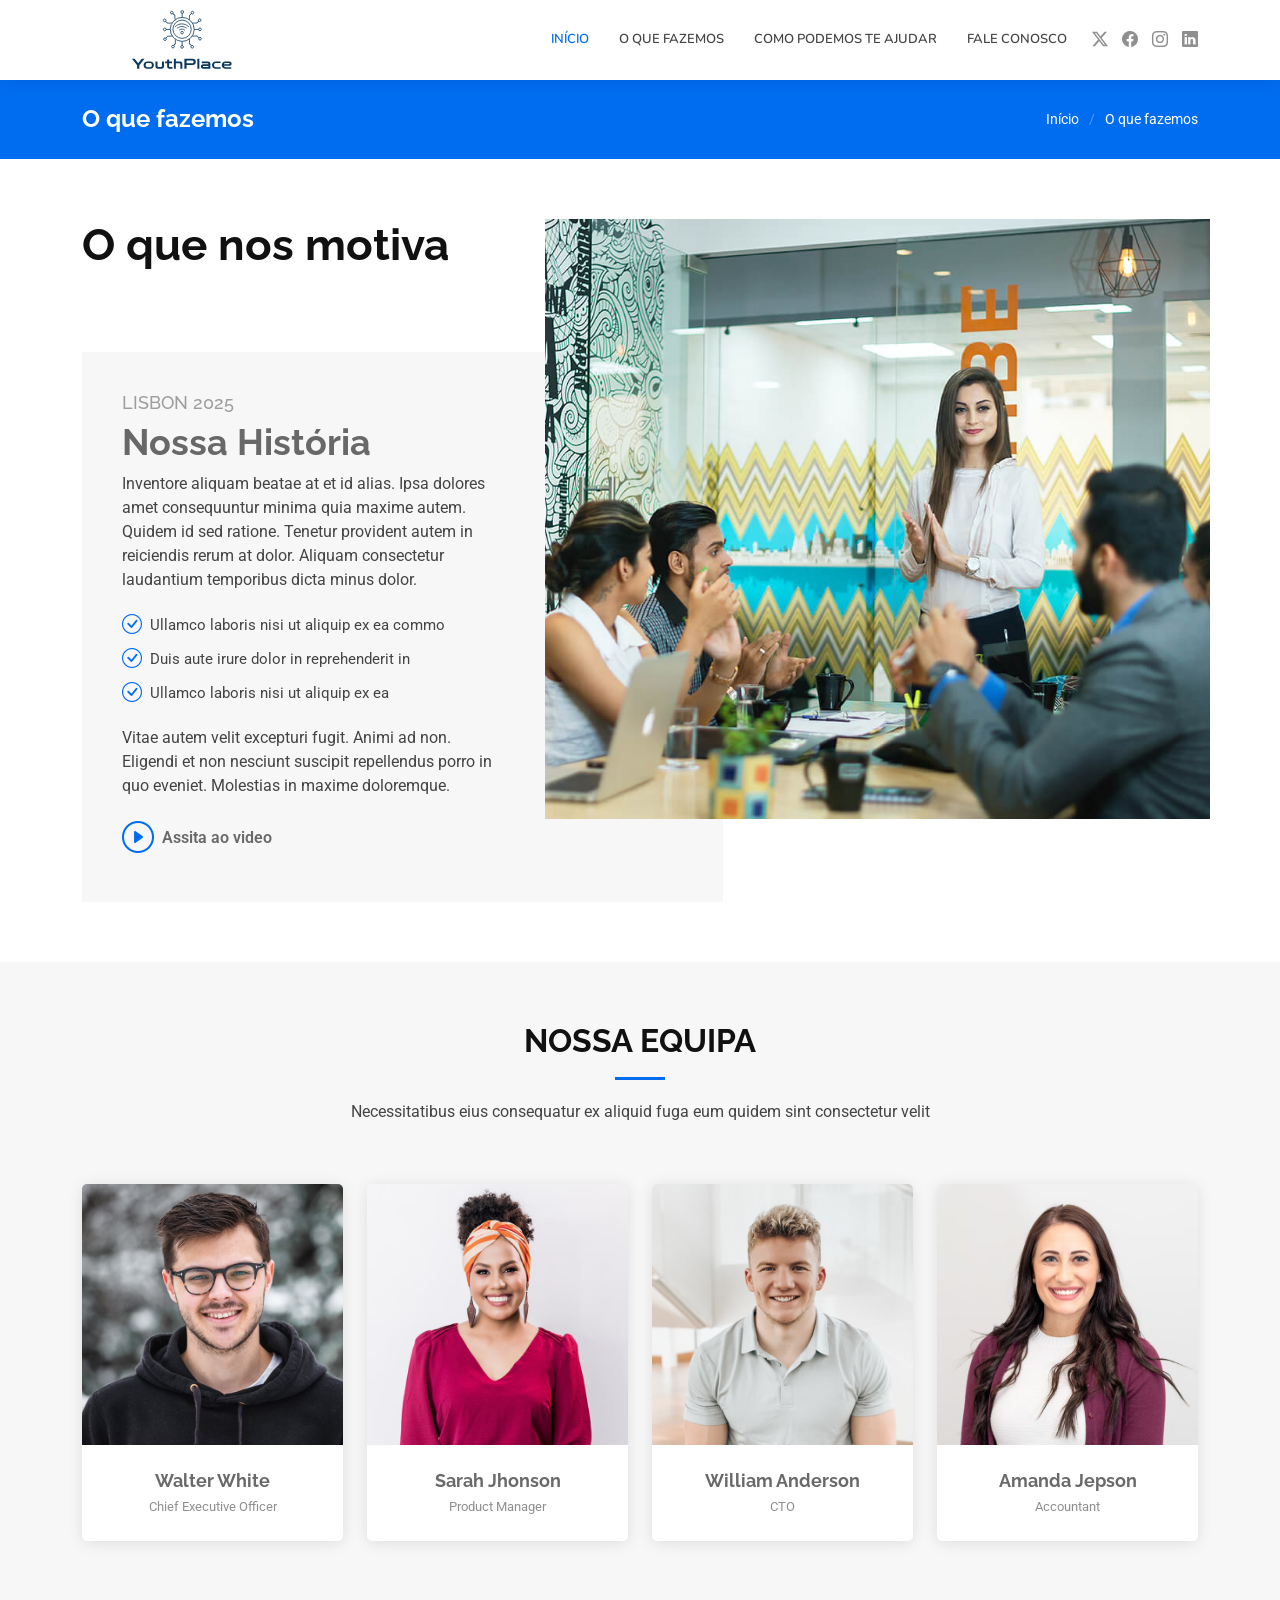
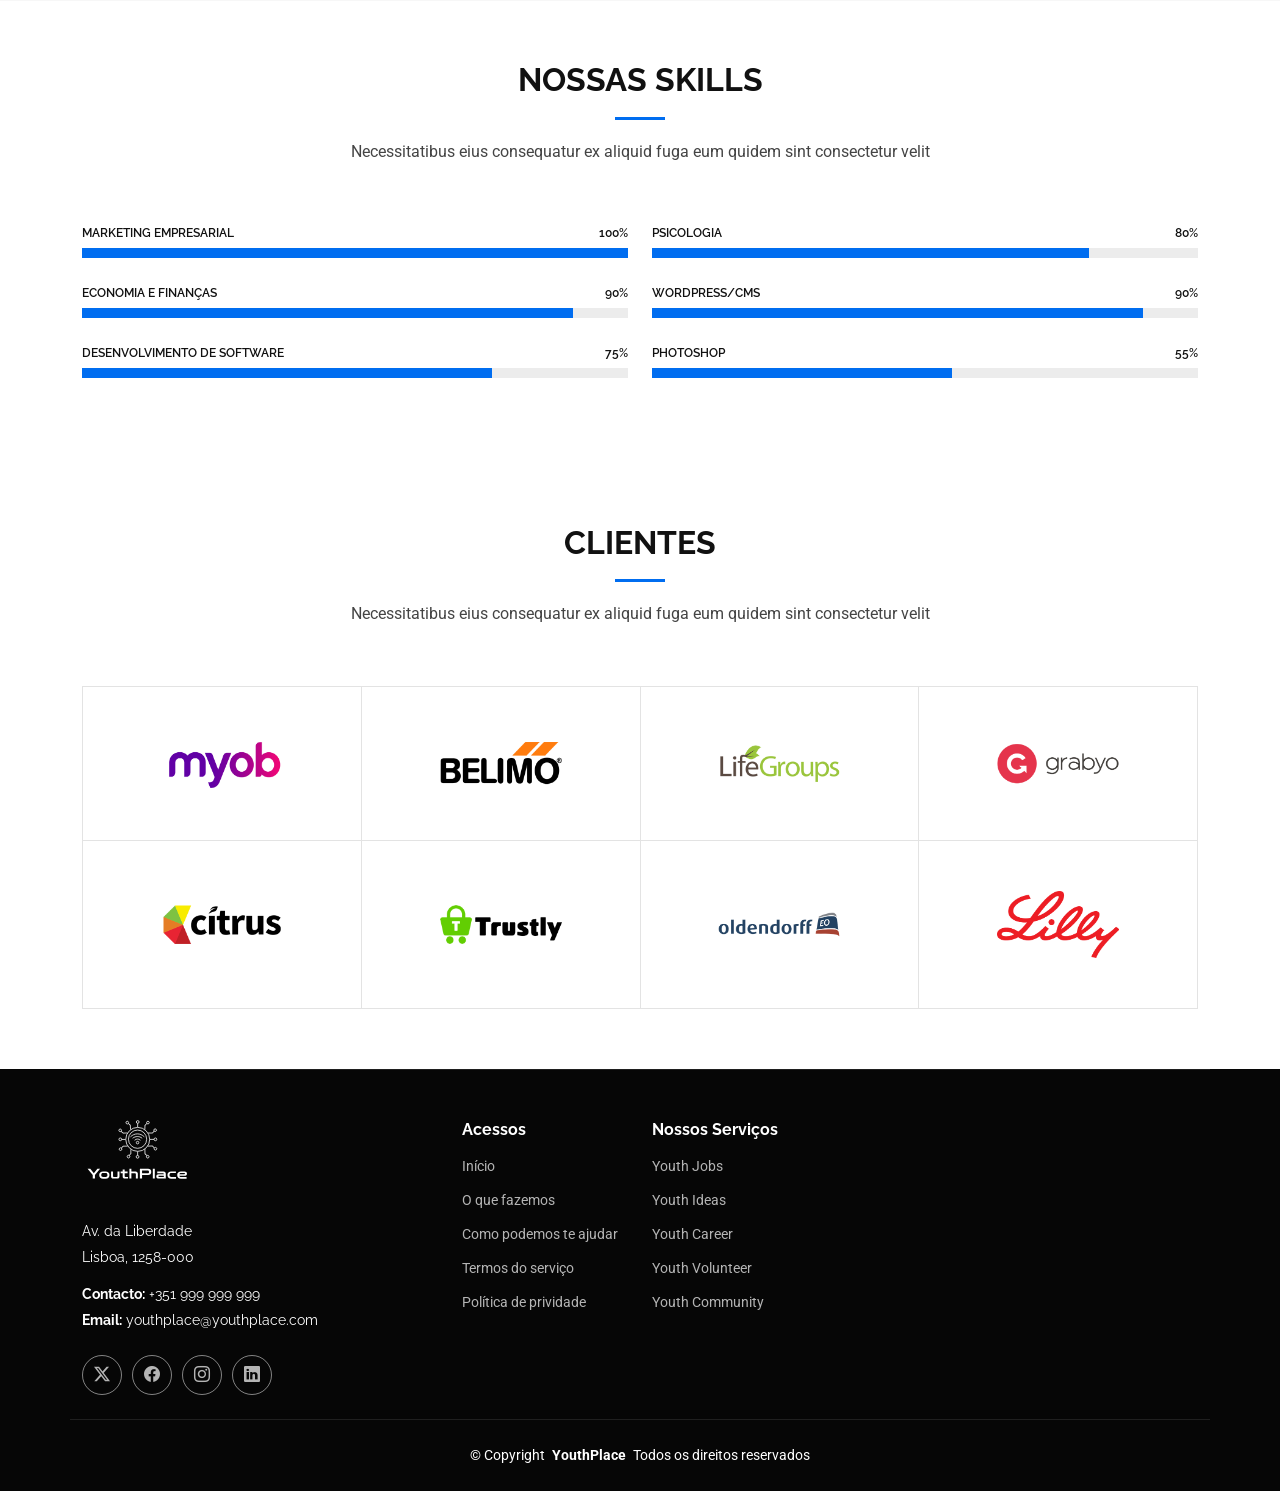
==== commit 9bf849a8: "correção ortográfica" ====
--- a/about.html
+++ b/about.html
@@ -85,7 +85,7 @@
               <h2 class="inner-title">O que nos motiva</h2>
               <div class="our-story">
                 <h4>Lisbon 2025</h4>
-                <h3>Nosssa Historia</h3>
+                <h3>Nossa História</h3>
                 <p>
                   Inventore aliquam beatae at et id alias. Ipsa dolores amet consequuntur minima quia maxime autem.
                   Quidem id sed ratione. Tenetur provident autem in reiciendis rerum at dolor. Aliquam consectetur
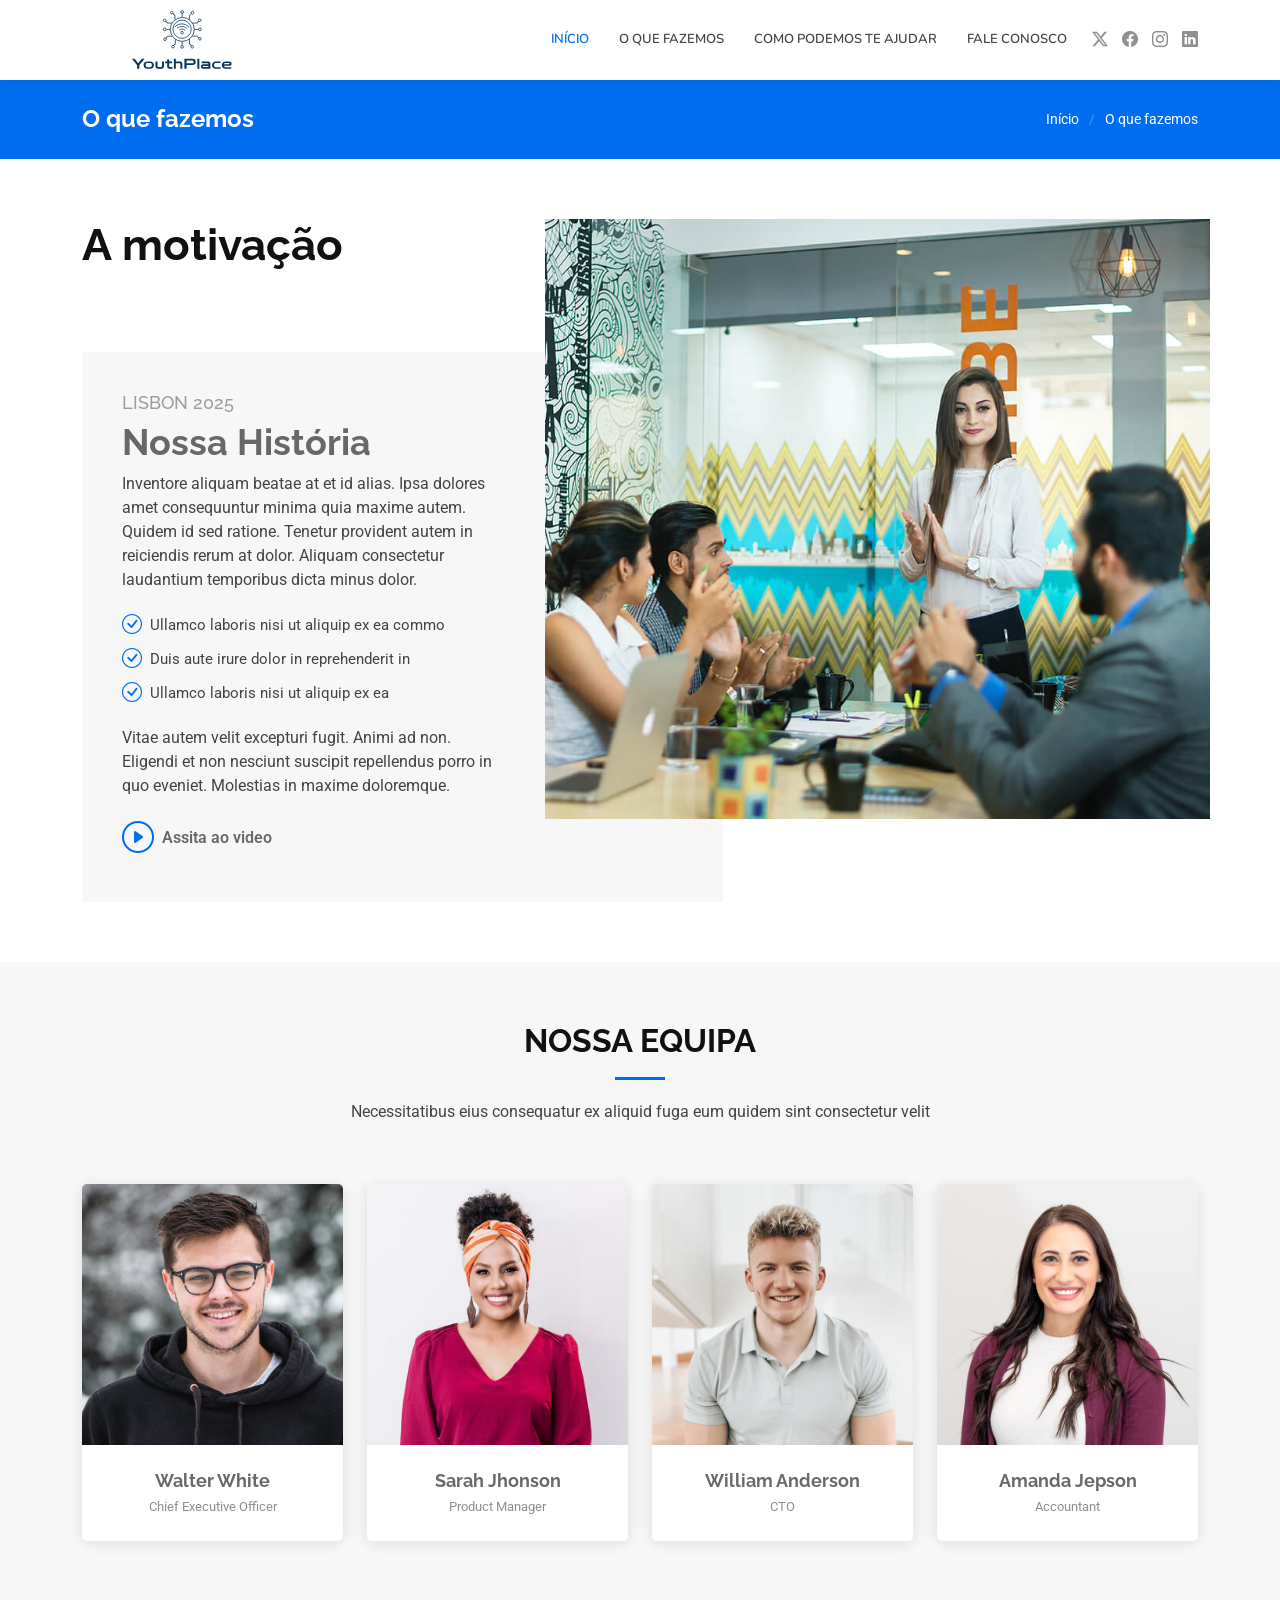
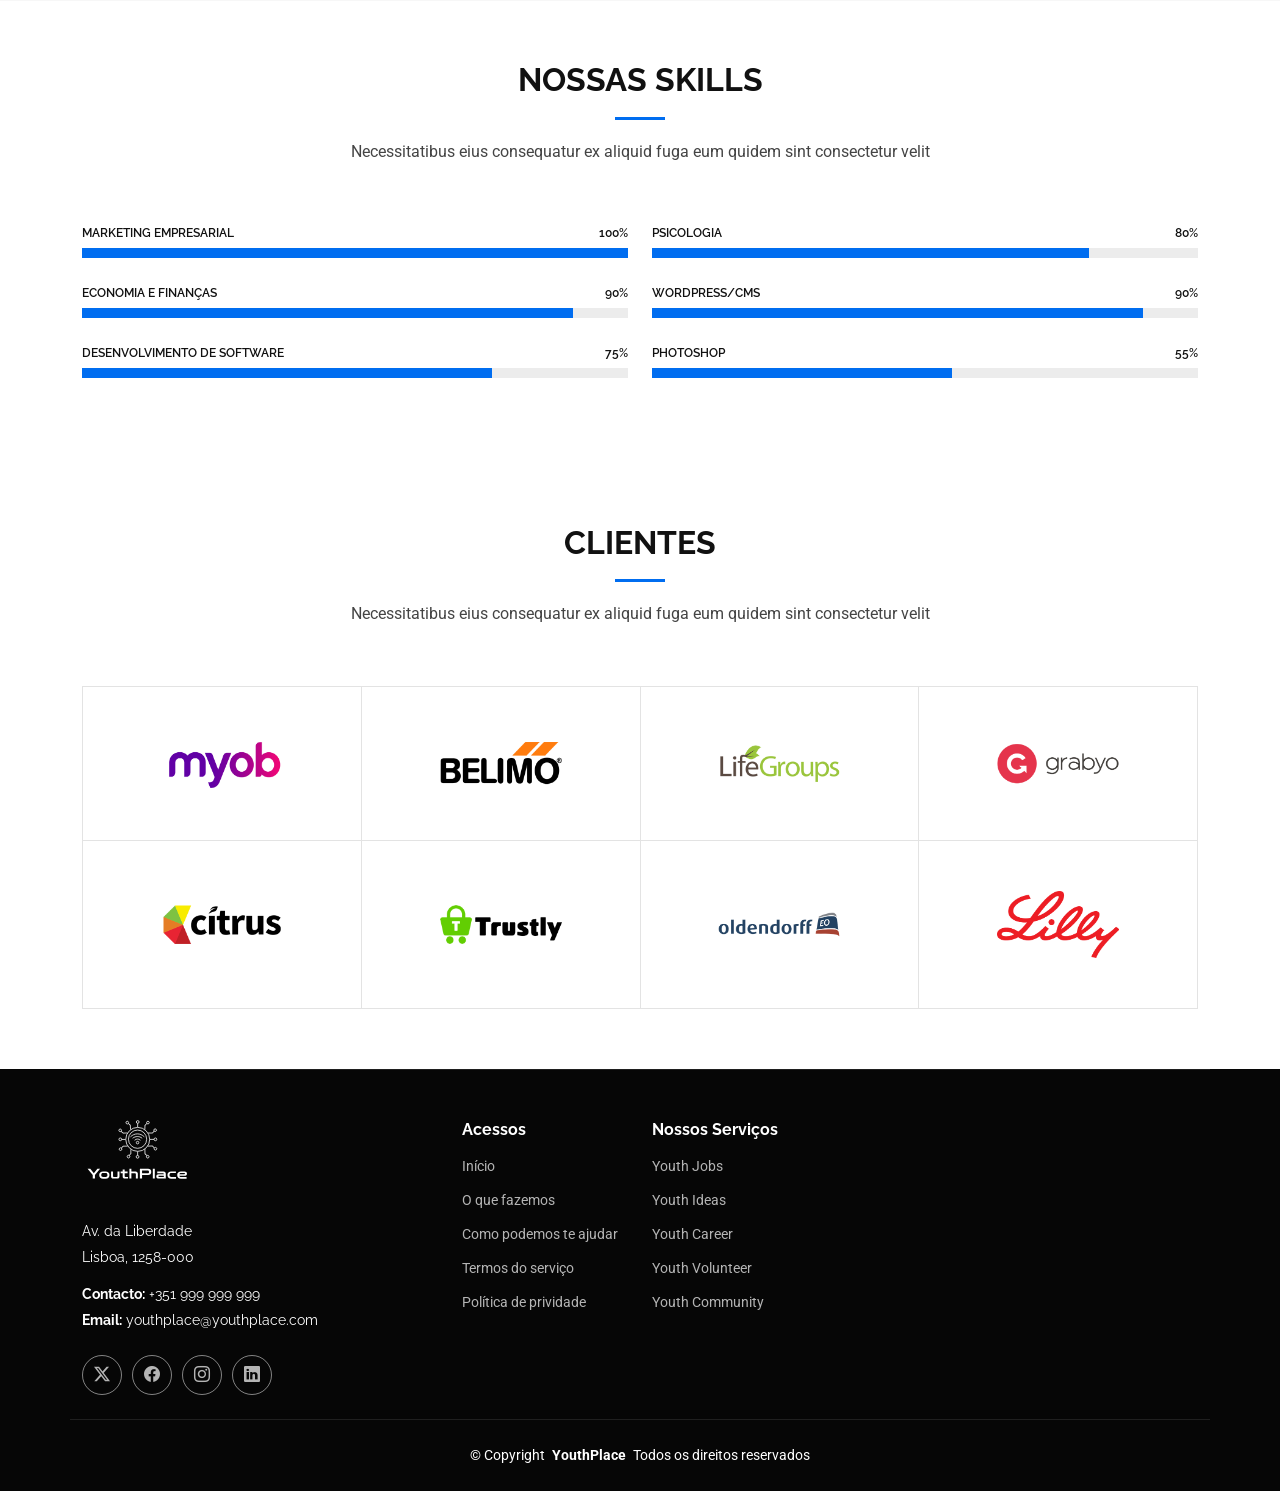
==== commit d788274f: "Correção ortográfica" ====
--- a/about.html
+++ b/about.html
@@ -82,7 +82,7 @@
             </div>
 
             <div class="col-lg-7" data-aos="fade-up" data-aos-delay="100">
-              <h2 class="inner-title">O que nos motiva</h2>
+              <h2 class="inner-title">A motivação</h2>
               <div class="our-story">
                 <h4>Lisbon 2025</h4>
                 <h3>Nossa História</h3>
